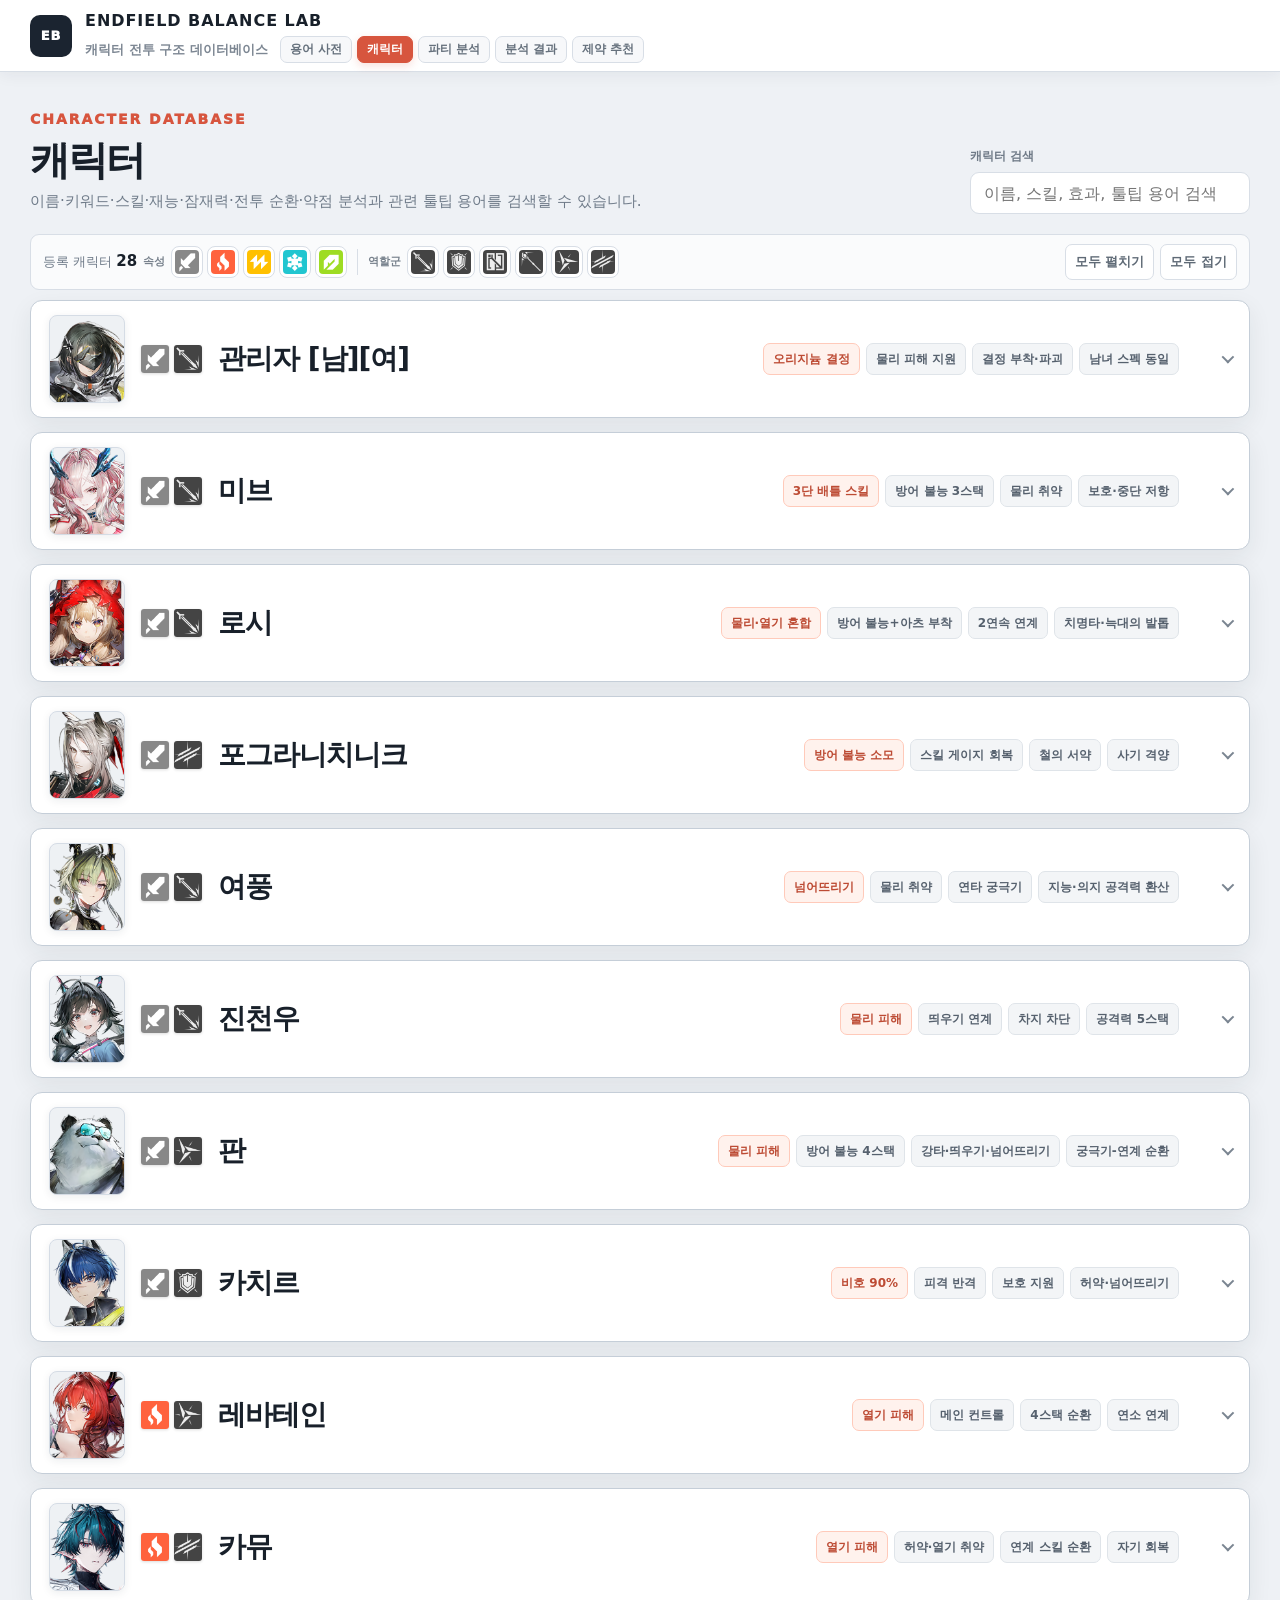
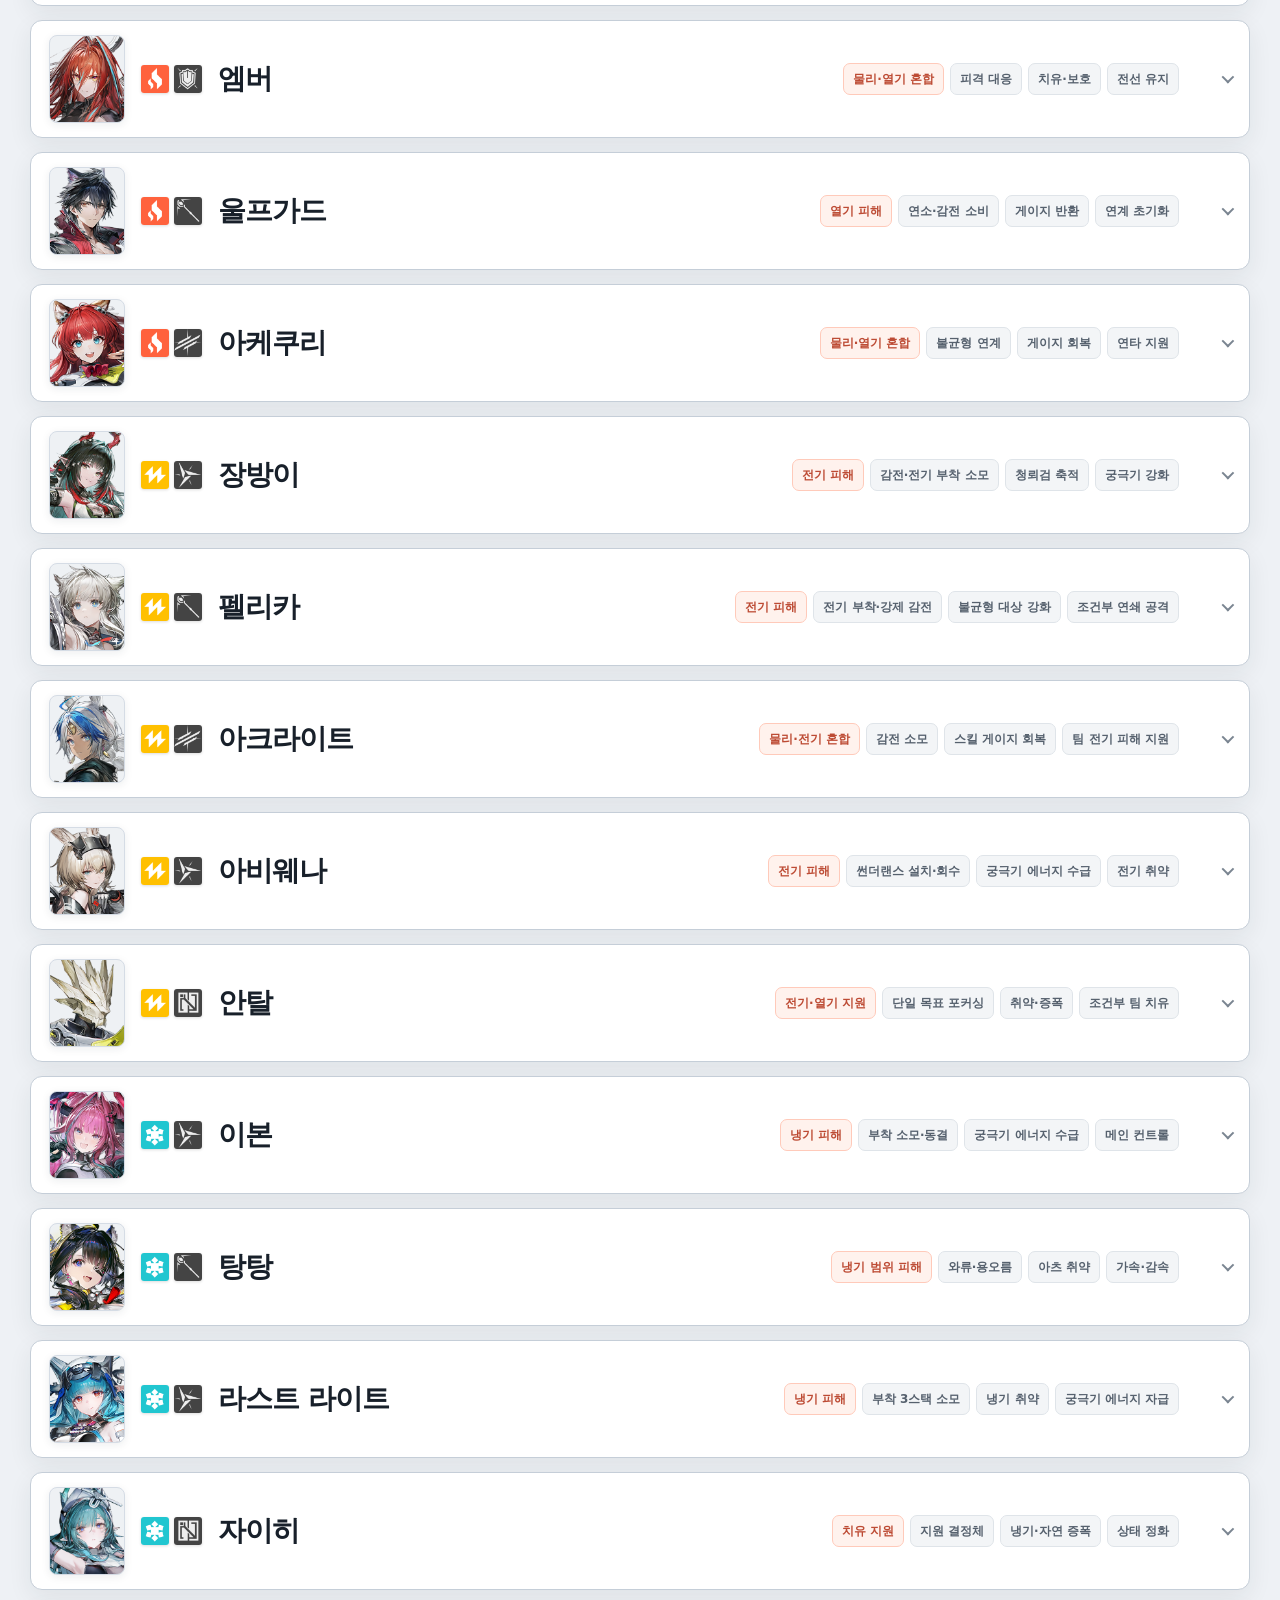
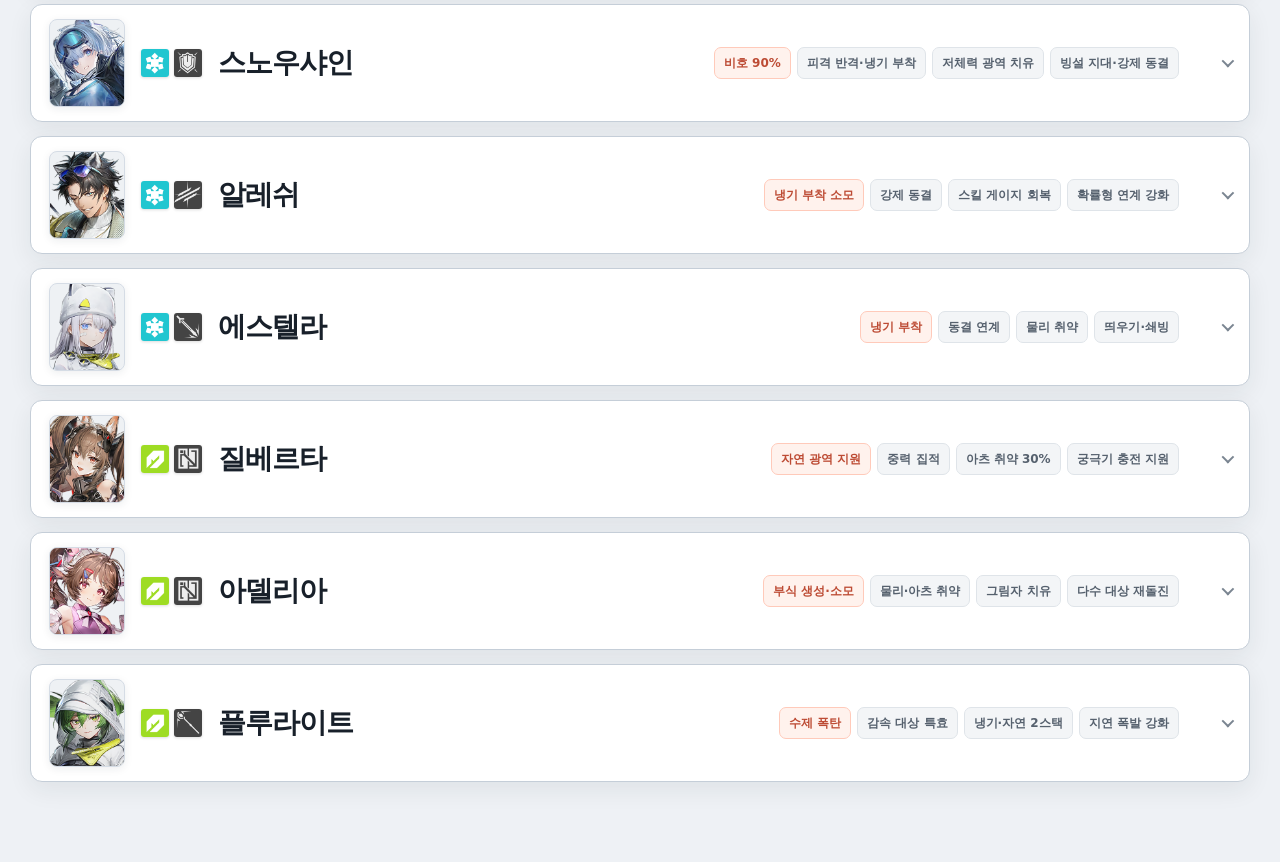
==== index.html @ c6f11bbb "Add files via upload" ====
<!doctype html>
<html lang="ko">
<head>
  <meta charset="utf-8">
  <meta name="viewport" content="width=device-width, initial-scale=1">
  <meta name="description" content="캐릭터별 전투 스킬, 재능, 잠재력과 약점 분석을 정리한 Endfield Balance Lab 캐릭터 목록">
  <title>캐릭터 | Endfield Balance Lab</title>
  <link rel="stylesheet" href="styles.css?v=59">
</head>
<body>
  <script src="skport-assets.js?v=59"></script>
  <script src="terms.js?v=59"></script>
  <script src="data.js?v=59"></script>
  <script src="app.js?v=59"></script>
</body>
</html>
---- styles.css ----
:root {
  --page: #eef1f5;
  --surface: #ffffff;
  --surface-soft: #f7f8fa;
  --surface-muted: #f1f3f6;
  --ink: #18202a;
  --text: #343d48;
  --muted: #6f7b89;
  --line: #d8dee6;
  --line-strong: #c5ced8;
  --navy: #1b2430;
  --navy-soft: #e9edf2;
  --accent: #d7553e;
  --accent-soft: #fff2ed;
  --cyan: #187d9b;
  --green: #3e8552;
  --blue: #526bb2;
  --shadow: 0 8px 24px rgba(28, 38, 49, .07);
  --font: "Pretendard Variable", "Pretendard", "SUIT Variable", "Apple SD Gothic Neo", "Noto Sans KR", system-ui, sans-serif;
}

* { box-sizing: border-box; }
html { scroll-behavior: smooth; background: var(--page); }
body {
  margin: 0;
  min-width: 320px;
  background: var(--page);
  color: var(--ink);
  font-family: var(--font);
  font-size: 16px;
  line-height: 1.68;
  word-break: keep-all;
}
button, input { font: inherit; }
button { color: inherit; }
a { color: inherit; text-decoration: none; }

.app-topbar {
  position: sticky;
  top: 0;
  z-index: 100;
  display: flex;
  align-items: center;
  justify-content: space-between;
  height: 72px;
  padding: 0 30px;
  border-bottom: 1px solid var(--line);
  background: rgba(255, 255, 255, .96);
  backdrop-filter: blur(14px);
  box-shadow: 0 3px 15px rgba(28, 38, 49, .06);
}
.brand { display: flex; align-items: center; gap: 13px; }
.brand-mark {
  display: grid;
  place-items: center;
  width: 42px;
  height: 42px;
  border-radius: 10px;
  background: var(--navy);
  color: #fff;
  font-size: 13px;
  font-weight: 950;
  letter-spacing: .06em;
}
.brand strong { display: block; font-size: 16px; letter-spacing: .06em; }
.brand small { display: block; margin-top: 1px; color: #7d8793; font-size: 13px; font-weight: 650; }
.page-label {
  padding: 8px 13px;
  border: 1px solid var(--line);
  border-radius: 8px;
  background: var(--surface-soft);
  color: #596572;
  font-size: 14px;
  font-weight: 850;
}

.page-shell { max-width: 1320px; margin: 0 auto; padding: 34px 30px 80px; }
.page-heading {
  display: flex;
  align-items: end;
  justify-content: space-between;
  gap: 30px;
  margin-bottom: 20px;
}
.page-heading > div > span { color: var(--accent); font-size: 14px; font-weight: 950; letter-spacing: .14em; }
.page-heading h1 { margin: 4px 0 6px; font-size: 40px; line-height: 1.15; letter-spacing: -.045em; }
.page-heading p { max-width: 780px; margin: 0; color: var(--muted); font-size: 15px; }
.search-field { display: grid; gap: 6px; min-width: 280px; }
.search-field span { color: #6f7a87; font-size: 12px; font-weight: 850; }
.search-field input {
  width: 100%;
  height: 42px;
  padding: 0 13px;
  border: 1px solid var(--line);
  border-radius: 9px;
  background: #fff;
  color: var(--ink);
  outline: none;
}
.search-field input:focus { border-color: #9aa7b5; box-shadow: 0 0 0 3px rgba(82, 107, 178, .1); }

.list-toolbar {
  display: flex;
  align-items: center;
  justify-content: space-between;
  gap: 14px;
  margin-bottom: 10px;
  padding: 9px 12px;
  border: 1px solid var(--line);
  border-radius: 9px;
  background: rgba(255, 255, 255, .72);
  color: var(--muted);
  font-size: 13px;
}
.list-toolbar b { color: var(--ink); font-size: 15px; }
.list-toolbar > div { display: flex; gap: 6px; }
.list-toolbar button,
.section-nav button {
  border: 1px solid var(--line);
  border-radius: 7px;
  background: #fff;
  cursor: pointer;
  font-size: 13px;
  font-weight: 800;
}
.list-toolbar button { padding: 6px 9px; color: #5f6a76; }
.list-toolbar button:hover,
.section-nav button:hover { border-color: var(--navy); color: var(--navy); }


.toolbar-primary {
  display: flex;
  align-items: center;
  flex: 1 1 auto;
  flex-wrap: wrap;
  gap: 9px 18px;
  min-width: 0;
}
.character-total {
  flex: 0 0 auto;
  white-space: nowrap;
}
.character-filters {
  display: flex;
  align-items: center;
  flex: 1 1 620px;
  flex-wrap: wrap;
  gap: 7px 10px;
  min-width: 0;
}
.filter-group {
  display: inline-flex;
  align-items: center;
  gap: 6px;
}
.filter-group-label {
  color: #77818c;
  font-size: 11px;
  font-weight: 900;
  white-space: nowrap;
}
.filter-buttons {
  display: flex;
  align-items: center;
  flex-wrap: wrap;
  gap: 4px;
}
.list-toolbar .filter-icon-button {
  position: relative;
  display: grid;
  place-items: center;
  width: 32px;
  height: 32px;
  padding: 3px;
  border-radius: 8px;
  color: var(--ink);
}
.filter-icon-button img {
  display: block;
  width: 24px;
  height: 24px;
  border-radius: 4px;
  object-fit: contain;
}
.filter-icon-button.active {
  border-color: #d6a900;
  background: #fff3a2;
  box-shadow: 0 0 0 2px rgba(255, 211, 34, .22);
}
.filter-icon-button::after {
  content: attr(data-tooltip);
  position: absolute;
  z-index: 30;
  left: 50%;
  bottom: calc(100% + 8px);
  width: max-content;
  max-width: 180px;
  padding: 6px 8px;
  border-radius: 6px;
  background: #20262d;
  color: #fff;
  font-size: 12px;
  font-weight: 800;
  line-height: 1.35;
  pointer-events: none;
  opacity: 0;
  visibility: hidden;
  transform: translate(-50%, 4px);
  transition: opacity .12s ease, transform .12s ease, visibility .12s ease;
}
.filter-icon-button:hover::after,
.filter-icon-button:focus-visible::after {
  opacity: 1;
  visibility: visible;
  transform: translate(-50%, 0);
}
.filter-divider {
  width: 1px;
  height: 26px;
  background: var(--line);
}
.list-toolbar .reset-filters {
  padding: 6px 9px;
  border-color: #e5cd6c;
  background: #fff9d8;
  color: #665500;
}
.toolbar-actions {
  display: flex;
  flex: 0 0 auto;
  gap: 6px;
}

.character-list { display: grid; gap: 14px; }
.character-card {
  border: 1px solid var(--line-strong);
  border-radius: 12px;
  background: var(--surface);
  box-shadow: var(--shadow);
  overflow: clip;
}
.character-card[hidden] { display: none; }
.character-summary {
  min-height: 112px;
  display: grid;
  grid-template-columns: minmax(310px, 1fr) auto 30px;
  align-items: center;
  gap: 22px;
  padding: 14px 18px;
  cursor: pointer;
  list-style: none;
  user-select: none;
}
.character-summary::-webkit-details-marker { display: none; }
.character-summary:hover { background: #fbfcfd; }
.character-card[open] .character-summary { border-bottom: 1px solid var(--line); }
.character-identity { display: flex; align-items: center; gap: 16px; min-width: 0; }
.character-name-group { display: inline-flex; align-items: center; gap: 7px; min-width: 0; }

.character-portrait {
  position: relative;
  flex: 0 0 auto;
  width: 76px;
  height: 88px;
  overflow: hidden;
  border: 1px solid #d5dce5;
  border-radius: 8px;
  background: #eef1f4;
  box-shadow: 0 2px 8px rgba(28, 38, 49, .08);
}
.character-portrait-image {
  display: block;
  width: 100%;
  height: 100%;
  object-fit: cover;
  object-position: center top;
}
.character-identity-icons {
  display: flex;
  align-items: center;
  flex: 0 0 auto;
  gap: 5px;
}
.character-identity-icon {
  display: block;
  width: 28px;
  height: 28px;
  object-fit: contain;
  border-radius: 3px;
  box-shadow: 0 1px 3px rgba(0, 0, 0, .14);
  background: transparent;
}
.character-portrait--fallback {
  display: grid;
  place-items: center;
  color: #64707d;
  font-size: 26px;
  font-weight: 950;
}

.character-identity h2 { margin: 0; font-size: 28px; line-height: 1.2; letter-spacing: -.035em; }
.character-tags { display: flex; flex-wrap: wrap; justify-content: flex-end; gap: 6px; }
.character-tag {
  padding: 5px 9px;
  border: 1px solid #dfe4e9;
  border-radius: 7px;
  background: #f3f5f7;
  color: #56616e;
  font-size: 12px;
  font-weight: 850;
  white-space: nowrap;
}
.character-tag.hot { border-color: #ffcaba; background: var(--accent-soft); color: #bd4b34; }
.summary-action {
  display: flex;
  align-items: center;
  justify-content: flex-end;
  gap: 9px;
  color: #7a8591;
  font-size: 12px;
  font-weight: 800;
}
.summary-action i {
  width: 9px;
  height: 9px;
  border-right: 2px solid #7a8591;
  border-bottom: 2px solid #7a8591;
  transform: rotate(45deg) translateY(-2px);
  transition: transform .2s ease;
}
.character-card[open] .summary-action i { transform: rotate(225deg) translate(-1px, -1px); }

.character-content { padding: 18px; background: #f8f9fb; }
.section-nav {
  position: sticky;
  top: 82px;
  z-index: 30;
  display: flex;
  gap: 6px;
  margin-bottom: 18px;
  padding: 7px;
  border: 1px solid var(--line);
  border-radius: 9px;
  background: rgba(255, 255, 255, .95);
  box-shadow: 0 4px 14px rgba(28, 38, 49, .05);
  overflow-x: auto;
}
.section-nav button { padding: 8px 12px; color: #5e6976; white-space: nowrap; }
.character-section { scroll-margin-top: 145px; }
.character-section + .character-section { margin-top: 28px; }
.section-heading {
  display: flex;
  align-items: center;
  gap: 12px;
  margin-bottom: 10px;
  padding: 0 2px 9px;
  border-bottom: 2px solid var(--navy);
}
.section-heading > span { color: var(--accent); font-size: 12px; font-weight: 950; letter-spacing: .1em; }
.section-heading h3 { margin: 0; font-size: 24px; line-height: 1.2; letter-spacing: -.025em; }
.section-heading p { margin: 2px 0 0; color: var(--muted); font-size: 14px; }

.reading-list { display: grid; gap: 8px; }
.reading-row {
  display: grid;
  grid-template-columns: 210px minmax(0, 1fr);
  border: 1px solid var(--line);
  border-radius: 9px;
  background: #fff;
  overflow: hidden;
}
.row-heading { padding: 16px; border-right: 1px solid var(--line); background: #f5f7f9; }
.row-type { display: block; color: var(--accent); font-size: 12px; font-weight: 950; letter-spacing: .1em; }
.row-heading h4 { margin: 5px 0 7px; font-size: 22px; line-height: 1.35; letter-spacing: -.025em; }
.row-badges {
  display: flex;
  flex-direction: column;
  align-items: flex-start;
  gap: 5px;
}
.row-badge {
  display: inline-flex;
  padding: 3px 6px;
  border: 1px solid #d9dfe6;
  border-radius: 5px;
  background: #fff;
  color: #68737f;
  font-size: 11px;
  font-weight: 750;
}
.row-badge--resource {
  border-color: #e5c72d;
  background: linear-gradient(transparent 8%, rgba(255, 223, 63, .76) 8%, rgba(255, 223, 63, .76) 92%, transparent 92%);
  color: #50440b;
  font-weight: 900;
}
.row-body { min-width: 0; padding: 16px 19px; }
.row-body p { margin: 0 0 8px; color: var(--text); font-size: 17px; line-height: 1.82; }
.row-body p:last-of-type { margin-bottom: 0; }
.row-points { display: flex; flex-wrap: wrap; gap: 5px; margin-top: 12px; padding-top: 11px; border-top: 1px dashed #dce2e8; }
.row-points span { padding: 4px 7px; border-radius: 5px; background: #f2f4f7; color: #63707c; font-size: 11px; font-weight: 800; }
.row-points .row-point--resource {
  outline: 1px solid #e5c72d;
  background: rgba(255, 223, 63, .58);
  color: #55480b;
  font-weight: 950;
}

.potential-list { display: grid; gap: 7px; }
.potential-row {
  display: grid;
  grid-template-columns: 60px 190px minmax(0, 1fr);
  min-height: 64px;
  border: 1px solid var(--line);
  border-radius: 9px;
  background: #fff;
  overflow: hidden;
}
.potential-index { display: grid; place-items: center; background: var(--navy); color: #fff; font-size: 14px; font-weight: 950; }
.potential-name { display: flex; align-items: center; padding: 13px 15px; border-right: 1px solid var(--line); background: #f5f7f9; font-size: 15px; font-weight: 900; }
.potential-detail { padding: 13px 17px; color: var(--text); font-size: 15px; line-height: 1.75; }
.potential-detail small { display: block; margin-top: 5px; color: #87919c; font-size: 11px; font-weight: 750; }

.loop-panel { margin-bottom: 10px; padding: 15px; border: 1px solid var(--line); border-radius: 9px; background: #fff; }
.loop-title { margin-bottom: 10px; color: var(--accent); font-size: 12px; font-weight: 950; letter-spacing: .1em; }
.loop-list { display: grid; grid-template-columns: repeat(5, minmax(0, 1fr)); gap: 7px; margin: 0; padding: 0; list-style: none; counter-reset: step; }
.loop-list li { counter-increment: step; position: relative; min-height: 112px; padding: 13px; border: 1px solid #e0e5ea; border-radius: 7px; background: #f7f8fa; }
.loop-list li::before { content: counter(step, decimal-leading-zero); display: block; margin-bottom: 7px; color: #9a6f68; font-size: 11px; font-weight: 950; }
.loop-list strong { display: block; font-size: 14px; }
.loop-list p { margin: 5px 0 0; color: #68737f; font-size: 12px; line-height: 1.6; }

.weakness-list { display: grid; gap: 8px; }
.weakness-row { display: grid; grid-template-columns: 190px minmax(0, 1fr); border: 1px solid var(--line); border-radius: 9px; background: #fff; overflow: hidden; }
.weakness-row > header { padding: 15px; border-right: 1px solid var(--line); background: #f5f7f9; }
.weakness-row > header small { color: var(--accent); font-size: 11px; font-weight: 950; letter-spacing: .08em; }
.weakness-row > header h4 { margin: 5px 0 0; font-size: 17px; line-height: 1.4; }
.weakness-detail { display: grid; grid-template-columns: 1.35fr .7fr 1.35fr; }
.weakness-detail > div { padding: 14px 16px; }
.weakness-detail > div + div { border-left: 1px solid var(--line); }
.weakness-detail strong { display: block; margin-bottom: 5px; color: #7a8590; font-size: 11px; }
.weakness-detail p { margin: 0; color: var(--text); font-size: 14px; line-height: 1.72; }
.weakness-detail .affected { color: var(--accent); font-weight: 850; }

.term-link {
  appearance: none;
  display: inline;
  padding: 0 1px;
  border: 0;
  border-bottom: 1px dashed currentColor;
  background: transparent;
  color: var(--accent);
  font-weight: 900;
  cursor: help;
}
.term-link[data-color="cyan"] { color: var(--cyan); }
.term-link[data-color="green"] { color: var(--green); }
.term-link[data-color="blue"] { color: var(--blue); }
.term-link:focus-visible { outline: 3px solid rgba(24, 125, 155, .18); outline-offset: 2px; border-radius: 2px; }

.tooltip {
  position: fixed;
  z-index: 300;
  width: min(360px, calc(100vw - 24px));
  padding: 14px 15px;
  border: 1px solid #2b333d;
  border-radius: 9px;
  background: rgba(24, 30, 38, .98);
  color: #fff;
  box-shadow: 0 18px 45px rgba(0, 0, 0, .25);
  opacity: 0;
  visibility: hidden;
  pointer-events: none;
  transform: translateY(4px);
  transition: opacity .13s ease, transform .13s ease, visibility .13s ease;
}
.tooltip.visible { opacity: 1; visibility: visible; pointer-events: auto; transform: translateY(0); }
.tooltip-category { color: #ffd95b; font-size: 12px; font-weight: 900; }
.tooltip h3 { margin: 3px 0 6px; font-size: 18px; }
.tooltip p { margin: 0; color: #e5e9ed; font-size: 14px; line-height: 1.7; }

.empty-state { padding: 50px 20px; border: 1px dashed var(--line-strong); border-radius: 10px; background: rgba(255, 255, 255, .62); color: var(--muted); text-align: center; font-size: 15px; }

@media (max-width: 1040px) {
  .page-heading { align-items: stretch; flex-direction: column; gap: 16px; }
  .search-field { min-width: 0; max-width: 420px; }
  .character-summary { grid-template-columns: minmax(190px, 1fr) minmax(0, 1fr) 30px; gap: 14px; }
  .loop-list { grid-template-columns: repeat(2, minmax(0, 1fr)); }
  .weakness-detail { grid-template-columns: 1fr; }
  .weakness-detail > div + div { border-left: 0; border-top: 1px solid var(--line); }
}

@media (max-width: 760px) {
  .app-topbar { height: 62px; padding: 0 16px; }
  .brand small { display: none; }
  .brand-mark { width: 36px; height: 36px; }
  .page-shell { padding: 24px 12px 60px; }
  .page-heading h1 { font-size: 34px; }
  .page-heading p { font-size: 14px; }
  .list-toolbar { align-items: flex-start; }
  .character-summary { grid-template-columns: 1fr auto; gap: 12px; padding: 13px; }
  .character-identity h2 { font-size: 24px; }
  .character-tags { grid-column: 1 / -1; justify-content: flex-start; padding-left: 0; }
  .summary-action { grid-column: 2; grid-row: 1; }
    .character-content { padding: 12px; }
  .section-nav { top: 70px; }
  .reading-row { grid-template-columns: 1fr; }
  .row-heading { border-right: 0; border-bottom: 1px solid var(--line); }
  .potential-row { grid-template-columns: 50px minmax(0, 1fr); }
  .potential-name { border-right: 0; }
  .potential-detail { grid-column: 1 / -1; border-top: 1px solid var(--line); }
  .weakness-row { grid-template-columns: 1fr; }
  .weakness-row > header { border-right: 0; border-bottom: 1px solid var(--line); }
  .loop-list { grid-template-columns: 1fr; }
}

@media (max-width: 760px) {
  .toolbar-primary {
    width: 100%;
    align-items: flex-start;
  }
  .character-filters {
    flex-basis: 100%;
  }
  .filter-divider {
    display: none;
  }
}

@media (max-width: 460px) {
  .brand strong { font-size: 14px; }
  .page-label { display: none; }
  .list-toolbar { flex-direction: column; }
  .character-tags { padding-left: 0; }
  .character-tag { font-size: 11px; }
  .section-heading p { display: none; }
}

/* Section title marker highlight */
.section-heading h3 {
  position: relative;
  z-index: 0;
  display: inline-block;
  width: fit-content;
  padding: 0 5px 1px;
  isolation: isolate;
}
.section-heading h3::before {
  content: "";
  position: absolute;
  z-index: -1;
  left: -2px;
  right: -3px;
  bottom: 1px;
  height: 46%;
  border-radius: 3px 7px 4px 2px;
  background: rgba(255, 220, 72, .58);
  transform: rotate(-0.7deg) skewX(-5deg);
  transform-origin: left center;
}


@media (max-width: 760px) {
  .character-summary {
    grid-template-columns: minmax(0, 1fr) 26px;
    gap: 12px;
    min-height: 96px;
  }
  .character-portrait {
    width: 62px;
    height: 72px;
  }
  .character-identity-icon {
    width: 24px;
    height: 24px;
  }
  .character-tags {
    grid-column: 1 / -1;
    justify-content: flex-start;
    padding-left: 78px;
  }
  .summary-action {
    grid-column: 2;
    grid-row: 1;
  }
}

/* v33 shared top navigation */
.brand { min-width: 0; }
.brand-copy { min-width: 0; }
.brand-title { display: block; width: fit-content; }
.brand-lower { display: flex; align-items: center; gap: 12px; margin-top: 1px; }
.brand-lower small { margin: 0; white-space: nowrap; }
.site-nav { display: flex; align-items: center; gap: 5px; }
.site-nav a {
  padding: 4px 9px;
  border: 1px solid var(--line);
  border-radius: 7px;
  background: var(--surface-soft);
  color: #66717d;
  font-size: 12px;
  font-weight: 850;
  line-height: 1.35;
}
.site-nav a:hover { border-color: #9ea9b5; color: var(--navy); }
.site-nav a.active {
  border-color: var(--navy);
  background: var(--navy);
  color: #fff;
}

/* Game-term colors based on the in-game reference palette */
.term-link[data-color="navy"],
.glossary-card-heading h2[data-color="navy"] { color: #283545; }
.term-link[data-color="red"],
.glossary-card-heading h2[data-color="red"] { color: #d94b3d; }
.term-link[data-color="orange"],
.glossary-card-heading h2[data-color="orange"] { color: #d85a32; }
.term-link[data-color="heat"],
.glossary-card-heading h2[data-color="heat"] { color: #f15a24; }
.term-link[data-color="electric"],
.glossary-card-heading h2[data-color="electric"] { color: #d99d00; }
.term-link[data-color="frost"],
.glossary-card-heading h2[data-color="frost"] { color: #0799a7; }
.term-link[data-color="nature"],
.glossary-card-heading h2[data-color="nature"] { color: #6ca51c; }
.term-link[data-color="cyan"],
.glossary-card-heading h2[data-color="cyan"] { color: #1597bd; }
.term-link[data-color="blue"],
.glossary-card-heading h2[data-color="blue"] { color: #5275a4; }
.term-link[data-color="brown"],
.glossary-card-heading h2[data-color="brown"] { color: #9a7658; }
.term-link[data-color="purple"],
.glossary-card-heading h2[data-color="purple"] { color: #9a52d0; }
.term-link[data-color="gray"],
.glossary-card-heading h2[data-color="gray"] { color: #6f7780; }
.term-link {
  border-bottom-style: solid;
  border-bottom-width: 1px;
  text-underline-offset: 2px;
}

/* Glossary page */
.glossary-page { max-width: 1460px; }
.glossary-toolbar { justify-content: flex-start; gap: 18px; }
.glossary-help { color: #7a8490; font-size: 12px; }
.glossary-list { display: grid; gap: 20px; }
.glossary-group {
  padding: 0;
  border: 1px solid var(--line);
  border-radius: 12px;
  background: rgba(255, 255, 255, .64);
  box-shadow: var(--shadow);
  overflow: hidden;
}
.glossary-group-heading {
  display: flex;
  align-items: center;
  justify-content: space-between;
  padding: 12px 16px;
  border-bottom: 1px solid var(--line);
  background: #f2f4f7;
}
.glossary-group-heading span { font-size: 16px; font-weight: 950; }
.glossary-group-heading b {
  display: grid;
  place-items: center;
  min-width: 28px;
  height: 24px;
  padding: 0 7px;
  border-radius: 999px;
  background: var(--navy);
  color: #fff;
  font-size: 12px;
}
.glossary-grid { display: grid; grid-template-columns: minmax(0, 1fr); }
.glossary-card {
  display: grid;
  grid-template-columns: 260px minmax(0, 1fr);
  min-width: 0;
  border-bottom: 1px solid var(--line);
  background: #fff;
}
.glossary-card:nth-child(odd) { border-right: 0; }
.glossary-card-heading {
  display: flex;
  align-items: flex-start;
  gap: 12px;
  padding: 17px 16px;
  border-right: 1px solid var(--line);
  background: #f7f8fa;
}
.glossary-number {
  display: grid;
  place-items: center;
  flex: 0 0 34px;
  width: 34px;
  height: 34px;
  border-radius: 8px;
  background: var(--navy);
  color: #fff;
  font-size: 11px;
  font-weight: 950;
}
.glossary-card-heading small {
  display: block;
  margin-bottom: 4px;
  color: #8a939e;
  font-size: 10px;
  font-weight: 900;
  letter-spacing: .06em;
}
.glossary-card-heading h2 {
  margin: 0;
  font-size: 18px;
  line-height: 1.4;
  letter-spacing: -.025em;
}
.glossary-card-body { min-width: 0; padding: 14px 16px 16px; }
.glossary-definition + .glossary-definition {
  margin-top: 13px;
  padding-top: 12px;
  border-top: 1px dashed var(--line);
}
.glossary-definition h3 {
  margin: 0 0 6px;
  color: #7b8590;
  font-size: 11px;
  font-weight: 950;
}
.glossary-definition p {
  margin: 0;
  color: var(--text);
  font-size: 14px;
  line-height: 1.78;
}
.glossary-definition p + p { margin-top: 6px; }
.glossary-note,
.glossary-formula {
  padding: 7px 9px;
  border-radius: 7px;
  background: #f1f4f7;
  color: #5e6975 !important;
  font-size: 13px !important;
}
.glossary-formula { border-left: 3px solid #9eaab7; }
.glossary-step { display: flex; gap: 8px; align-items: flex-start; }
.glossary-step > span {
  display: grid;
  place-items: center;
  flex: 0 0 20px;
  width: 20px;
  height: 20px;
  margin-top: 2px;
  border-radius: 50%;
  background: #e5e9ee;
  color: #596572;
  font-size: 11px;
  font-weight: 950;
}
.verification-note {
  margin-top: 12px;
  padding: 10px 12px;
  border: 1px solid #efd49b;
  border-radius: 8px;
  background: #fff8e7;
}
.verification-note strong { color: #9a6500; font-size: 12px; }
.verification-note p { margin: 3px 0 0; color: #725d36; font-size: 12px; line-height: 1.6; }

@media (max-width: 760px) {
  .brand-lower { gap: 7px; }
  .brand-lower small { display: none; }
  .site-nav a { padding: 5px 8px; font-size: 11px; }
  .glossary-toolbar { align-items: flex-start; flex-direction: column; gap: 3px; }
  .glossary-card { grid-template-columns: 1fr; }
  .glossary-card-heading { border-right: 0; border-bottom: 1px solid var(--line); }
}

@media (max-width: 460px) {
  .brand { gap: 9px; }
  .brand-copy { flex: 1 1 auto; }
  .brand-title strong { font-size: 13px; }
  .site-nav { gap: 3px; }
  .site-nav a { padding: 4px 6px; }
}

/* v36 party mechanism analyzer */
.party-page { max-width: 1460px; }
.party-page-heading { margin-bottom: 18px; }
.party-builder {
  padding: 18px;
  border: 1px solid var(--line-strong);
  border-radius: 14px;
  background: #fff;
  box-shadow: var(--shadow);
}
.party-builder-heading {
  display: flex;
  align-items: flex-end;
  justify-content: space-between;
  gap: 20px;
  margin-bottom: 14px;
}
.party-builder-heading small,
.analysis-result-heading small {
  display: block;
  color: var(--accent);
  font-size: 11px;
  font-weight: 950;
  letter-spacing: .13em;
}
.party-builder-heading h2,
.analysis-result-heading h2 { margin: 2px 0 0; font-size: 24px; line-height: 1.25; }
.party-count {
  display: grid;
  place-items: center;
  min-width: 68px;
  height: 34px;
  padding: 0 12px;
  border-radius: 999px;
  background: var(--navy);
  color: #fff;
  font-size: 14px;
  font-weight: 950;
}
.party-slots {
  display: grid;
  grid-template-columns: repeat(4, minmax(0, 1fr));
  gap: 12px;
}
.party-slot {
  position: relative;
  display: grid;
  place-items: center;
  min-width: 0;
  height: 176px;
  padding: 0;
  overflow: hidden;
  border: 2px solid #ccd4dd;
  border-radius: 12px;
  background: #f5f7f9;
  cursor: pointer;
  transition: border-color .14s ease, transform .14s ease, box-shadow .14s ease, background .14s ease;
}
.party-slot:hover { border-color: #8f9baa; transform: translateY(-1px); }
.party-slot.empty:hover { background: #eef2f6; }
.party-slot-number {
  position: absolute;
  top: 9px;
  left: 10px;
  z-index: 3;
  display: grid;
  place-items: center;
  width: 26px;
  height: 26px;
  border-radius: 7px;
  background: #27313d;
  color: #fff;
  font-size: 11px;
  font-weight: 950;
}
.party-slot-empty-content {
  display: inline-flex;
  flex-direction: column;
  align-items: center;
  justify-content: center;
  gap: 6px;
  line-height: 1;
}
.party-slot-empty-mark {
  display: block;
  color: #a4afb9;
  font-size: 42px;
  font-weight: 300;
  line-height: .9;
}
.party-slot-empty-text {
  display: block;
  margin: 0;
  color: #7e8995;
  font-size: 13px;
  font-weight: 850;
  line-height: 1.25;
}
.party-slot.filled { border-color: #313c48; background: #1e2630; }
.party-slot-portrait { width: 100%; height: 100%; border-radius: 0; }
.party-slot-portrait img { object-position: center 14%; }
.party-slot-name {
  position: absolute;
  z-index: 3;
  left: 0;
  right: 0;
  bottom: 0;
  padding: 24px 10px 9px;
  background: linear-gradient(transparent, rgba(17, 23, 30, .93));
  color: #fff;
  font-size: 15px;
  font-weight: 950;
  text-align: center;
}
.party-slot-overlay {
  position: absolute;
  z-index: 4;
  inset: 0;
  display: grid;
  place-items: center;
  background: rgba(18, 24, 31, .72);
  color: #fff;
  font-size: 13px;
  font-weight: 900;
  opacity: 0;
  transition: opacity .13s ease;
}
.party-slot.filled:hover .party-slot-overlay,
.party-slot.filled:focus-visible .party-slot-overlay { opacity: 1; }
.party-slots.attention .party-slot {
  animation: party-slot-attention .42s ease 2;
  border-color: #dc684c;
  box-shadow: 0 0 0 4px rgba(215, 85, 62, .14);
}
@keyframes party-slot-attention {
  0%, 100% { transform: translateX(0); }
  25% { transform: translateX(-4px); }
  75% { transform: translateX(4px); }
}
.party-guidance {
  min-height: 26px;
  margin: 12px 2px 8px;
  color: #687482;
  font-size: 13px;
  font-weight: 750;
  text-align: center;
}
.party-actions {
  display: flex;
  align-items: center;
  justify-content: center;
  gap: 10px;
  min-height: 48px;
}
.party-analyze-button {
  min-width: 280px;
  height: 46px;
  padding: 0 26px;
  border: 1px solid #18212b;
  border-radius: 9px;
  background: var(--navy);
  color: #fff;
  cursor: pointer;
  font-size: 15px;
  font-weight: 950;
  box-shadow: 0 5px 14px rgba(27, 36, 48, .15);
}
.party-analyze-button:hover:not(:disabled) { background: #303d4b; }
.party-analyze-button:disabled {
  border-color: #d6dce3;
  background: #e8ebef;
  color: #98a2ad;
  cursor: not-allowed;
  box-shadow: none;
}
.party-picker-shell { margin-top: 14px; }
.party-picker-bar {
  display: flex;
  align-items: center;
  justify-content: space-between;
  width: 100%;
  min-height: 62px;
  padding: 10px 14px;
  border: 1px solid var(--line-strong);
  border-radius: 11px 11px 0 0;
  background: #fff;
  cursor: pointer;
  text-align: left;
}
.party-picker-bar.collapsed { border-radius: 11px; box-shadow: var(--shadow); }
.party-picker-bar > span:first-child { display: grid; gap: 1px; }
.party-picker-bar strong { font-size: 16px; }
.party-picker-bar small { color: #7c8792; font-size: 12px; }
.party-picker-bar > span:last-child { display: flex; align-items: center; gap: 5px; color: #65717d; font-size: 12px; font-weight: 800; }
.party-picker-bar b { color: var(--ink); font-size: 14px; }
.party-picker-bar i {
  min-width: 70px;
  margin-left: 7px;
  padding: 6px 8px;
  border: 1px solid var(--line);
  border-radius: 7px;
  background: var(--surface-soft);
  color: #4f5b67;
  font-style: normal;
  text-align: center;
}
.party-picker-panel {
  border: 1px solid var(--line-strong);
  border-top: 0;
  border-radius: 0 0 12px 12px;
  background: rgba(255, 255, 255, .78);
  box-shadow: var(--shadow);
  overflow: hidden;
}
.party-picker-panel[hidden] { display: none; }
.party-picker-tools {
  display: flex;
  align-items: flex-end;
  gap: 18px;
  padding: 13px 14px;
  border-bottom: 1px solid var(--line);
  background: #f6f8fa;
}
.party-search-field { flex: 0 0 300px; min-width: 0; }
.party-picker-filters { display: flex; align-items: center; flex-wrap: wrap; gap: 7px 10px; min-width: 0; }
.party-picker-filters .reset-filters {
  padding: 6px 9px;
  border: 1px solid #e5cd6c;
  border-radius: 7px;
  background: #fff9d8;
  color: #665500;
  cursor: pointer;
  font-size: 12px;
  font-weight: 850;
}
.party-character-grid {
  display: grid;
  grid-template-columns: repeat(auto-fill, minmax(116px, 1fr));
  gap: 10px;
  padding: 14px;
}
.party-character-card {
  position: relative;
  display: grid;
  grid-template-columns: 1fr;
  justify-items: center;
  min-width: 0;
  padding: 8px 7px 9px;
  border: 1px solid #d2d9e1;
  border-radius: 10px;
  background: #fff;
  cursor: pointer;
  transition: transform .12s ease, border-color .12s ease, box-shadow .12s ease, background .12s ease;
}
.party-character-card[hidden] { display: none; }
.party-character-card:hover { transform: translateY(-2px); border-color: #8f9baa; box-shadow: 0 7px 18px rgba(29, 39, 51, .11); }
.party-character-card.selected {
  border-color: #d9a900;
  background: #fff8d5;
  box-shadow: 0 0 0 3px rgba(255, 211, 34, .2);
}
.party-portrait {
  position: relative;
  display: block;
  flex: 0 0 auto;
  overflow: hidden;
  border: 1px solid #d2dae3;
  border-radius: 9px;
  background: #edf1f4;
}
.party-portrait img { display: block; width: 100%; height: 100%; object-fit: cover; object-position: center top; }
.party-portrait--fallback { display: grid; place-items: center; color: #66717d; font-size: 22px; font-weight: 950; }
.party-picker-portrait { width: 88px; height: 102px; }
.party-picker-name { margin-top: 7px; font-size: 13px; font-weight: 950; line-height: 1.35; text-align: center; }
.party-picker-check {
  position: absolute;
  z-index: 3;
  top: 5px;
  right: 5px;
  display: grid;
  place-items: center;
  width: 24px;
  height: 24px;
  border-radius: 50%;
  background: #d8a800;
  color: #fff;
  font-size: 13px;
  font-weight: 950;
  opacity: 0;
  transform: scale(.75);
  transition: opacity .12s ease, transform .12s ease;
}
.party-character-card.selected .party-picker-check { opacity: 1; transform: scale(1); }
.party-identity-icons { display: flex; align-items: center; gap: 3px; margin-top: 5px; }
.party-identity-icons img { width: 20px; height: 20px; object-fit: contain; }
.party-toast {
  position: fixed;
  z-index: 500;
  left: 50%;
  bottom: 28px;
  width: min(520px, calc(100vw - 28px));
  padding: 12px 16px;
  border: 1px solid #2a333d;
  border-radius: 9px;
  background: rgba(25, 31, 39, .96);
  color: #fff;
  box-shadow: 0 16px 40px rgba(0, 0, 0, .22);
  font-size: 13px;
  font-weight: 800;
  text-align: center;
  opacity: 0;
  pointer-events: none;
  transform: translate(-50%, 10px);
  transition: opacity .15s ease, transform .15s ease;
}
.party-toast.visible { opacity: 1; transform: translate(-50%, 0); }

.party-analysis {
  position: relative;
  margin-top: 14px;
  padding: 20px;
  border: 1px solid var(--line-strong);
  border-radius: 14px;
  background: #fff;
  box-shadow: var(--shadow);
  scroll-margin-top: 86px;
}
.party-analysis[hidden] { display: none; }
.party-analysis.stale > :not(.analysis-stale-banner) { opacity: .42; filter: grayscale(.28); pointer-events: none; }
.analysis-stale-banner {
  position: sticky;
  z-index: 12;
  top: 82px;
  display: flex;
  align-items: center;
  justify-content: center;
  gap: 8px 16px;
  margin: -6px 0 14px;
  padding: 10px 14px;
  border: 1px solid #e2a36e;
  border-radius: 9px;
  background: #fff1e3;
  color: #6d3b18;
  box-shadow: 0 5px 15px rgba(92, 54, 22, .1);
  font-size: 13px;
}
.analysis-stale-banner strong { font-size: 14px; }
.analysis-result-heading {
  display: flex;
  align-items: center;
  justify-content: space-between;
  gap: 24px;
  padding-bottom: 18px;
  border-bottom: 1px solid var(--line);
}
.analysis-result-heading > div:first-child { max-width: 920px; }
.analysis-result-heading p { margin: 8px 0 0; color: #4f5b67; font-size: 16px; line-height: 1.75; }
.analysis-party-faces { display: flex; flex: 0 0 auto; }
.analysis-heading-portrait { width: 58px; height: 68px; margin-left: -9px; border: 3px solid #fff; box-shadow: 0 3px 10px rgba(27, 36, 48, .14); }
.analysis-party-faces .analysis-heading-portrait:first-child { margin-left: 0; }
.analysis-overview {
  display: grid;
  grid-template-columns: 190px minmax(0, 1fr);
  margin-top: 16px;
  border: 1px solid var(--line);
  border-radius: 10px;
  background: #f7f9fb;
  overflow: hidden;
}
.analysis-overview-title { display: grid; align-content: center; padding: 13px 16px; border-right: 1px solid var(--line); background: #edf1f5; }
.analysis-overview-title span { color: var(--accent); font-size: 10px; font-weight: 950; letter-spacing: .1em; }
.analysis-overview-title strong { font-size: 16px; }
.analysis-dependency-list { display: grid; grid-template-columns: repeat(5, minmax(0, 1fr)); }
.analysis-dependency-list > div { display: grid; align-content: center; gap: 2px; min-height: 70px; padding: 10px 13px; }
.analysis-dependency-list > div + div { border-left: 1px solid var(--line); }
.analysis-dependency-list span { font-size: 13px; font-weight: 950; }
.analysis-dependency-list span[data-color="heat"] { color: #f15a24; }
.analysis-dependency-list span[data-color="electric"] { color: #d99d00; }
.analysis-dependency-list span[data-color="frost"] { color: #0799a7; }
.analysis-dependency-list span[data-color="nature"] { color: #6ca51c; }
.analysis-dependency-list span[data-color="brown"] { color: #9a7658; }
.analysis-dependency-list span[data-color="cyan"] { color: #1597bd; }
.analysis-dependency-list span[data-color="purple"] { color: #9a52d0; }
.analysis-dependency-list span[data-color="orange"] { color: #d85a32; }
.analysis-dependency-list b { color: #65717d; font-size: 11px; }
.analysis-section { margin-top: 28px; scroll-margin-top: 84px; }
.analysis-section-heading {
  display: flex;
  align-items: flex-start;
  gap: 12px;
  margin-bottom: 12px;
}
.analysis-section-heading > span {
  display: grid;
  place-items: center;
  flex: 0 0 36px;
  width: 36px;
  height: 36px;
  border-radius: 9px;
  background: var(--navy);
  color: #fff;
  font-size: 11px;
  font-weight: 950;
}
.analysis-section-heading h3 {
  position: relative;
  z-index: 0;
  display: inline-block;
  width: fit-content;
  margin: 0;
  padding: 0 4px;
  font-size: 20px;
  line-height: 1.3;
  isolation: isolate;
}
.analysis-section-heading h3::before {
  content: "";
  position: absolute;
  z-index: -1;
  left: -2px;
  right: -3px;
  bottom: 1px;
  height: 45%;
  border-radius: 3px 7px 4px 2px;
  background: rgba(255, 220, 72, .58);
  transform: rotate(-.7deg) skewX(-5deg);
}
.analysis-section-heading p { margin: 3px 0 0; color: #7a8590; font-size: 12px; }
.analysis-flow { display: grid; gap: 0; }
.analysis-flow-node,
.analysis-info-bar {
  position: relative;
  display: grid;
  grid-template-columns: 50px 92px minmax(0, 1fr);
  align-items: stretch;
  min-width: 0;
  border: 1px solid var(--line-strong);
  border-radius: 11px;
  background: #fff;
  overflow: hidden;
}
.analysis-flow-index {
  display: grid;
  place-items: center;
  border-right: 1px solid var(--line);
  background: #f1f4f7;
  color: #697480;
  font-size: 11px;
  font-weight: 950;
  letter-spacing: .06em;
}
.analysis-node-portrait { width: 92px; height: 104px; border: 0; border-radius: 0; border-right: 1px solid var(--line); }
.analysis-flow-copy { min-width: 0; padding: 11px 14px 12px; }
.analysis-flow-copy header { display: flex; align-items: baseline; flex-wrap: wrap; gap: 4px 9px; }
.analysis-flow-copy header span { color: var(--accent); font-size: 11px; font-weight: 950; }
.analysis-flow-copy header strong { font-size: 16px; }
.analysis-flow-copy p { margin: 5px 0 0; color: #3f4a55; font-size: 13px; line-height: 1.7; }
.analysis-node-meta { display: flex; align-items: center; flex-wrap: wrap; gap: 5px; margin-top: 8px; }
.analysis-chip,
.analysis-resource-badge {
  display: inline-flex;
  align-items: center;
  min-height: 23px;
  padding: 2px 7px;
  border: 1px solid #dbe1e8;
  border-radius: 999px;
  background: #f6f8fa;
  color: #5e6975;
  font-size: 10px;
  font-weight: 900;
}
.analysis-chip[data-color="heat"] { border-color: #f1b099; background: #fff2ed; color: #c74820; }
.analysis-chip[data-color="electric"] { border-color: #ead48e; background: #fff9dc; color: #a47800; }
.analysis-chip[data-color="frost"] { border-color: #9ad7dd; background: #edfbfc; color: #087d88; }
.analysis-chip[data-color="nature"] { border-color: #bbd78c; background: #f5fbe9; color: #527f14; }
.analysis-chip[data-color="brown"] { border-color: #d7c3b2; background: #faf5f0; color: #806147; }
.analysis-chip[data-color="cyan"] { border-color: #9ed3e1; background: #eef9fc; color: #147b99; }
.analysis-chip[data-color="purple"] { border-color: #ceb0df; background: #faf1ff; color: #8240ac; }
.analysis-chip[data-color="orange"] { border-color: #edb89e; background: #fff4ee; color: #b84f25; }
.analysis-resource-badge { border-color: #ead27d; background: #fff8d5; color: #665300; }
.analysis-flow-arrow {
  position: relative;
  display: grid;
  place-items: center;
  min-height: 44px;
}
.analysis-flow-arrow::before { content: ""; position: absolute; top: 0; bottom: 0; left: 50%; width: 2px; background: #8c98a5; transform: translateX(-50%); }
.analysis-flow-arrow::after {
  content: "";
  position: absolute;
  bottom: 2px;
  left: 50%;
  width: 8px;
  height: 8px;
  border-right: 2px solid #8c98a5;
  border-bottom: 2px solid #8c98a5;
  transform: translateX(-50%) rotate(45deg);
}
.analysis-flow-arrow span {
  position: relative;
  z-index: 2;
  padding: 3px 9px;
  border: 1px solid #d6dde5;
  border-radius: 999px;
  background: #fff;
  color: #65717d;
  font-size: 10px;
  font-weight: 900;
}
.analysis-support-block { margin-top: 13px; padding: 12px; border: 1px dashed #bcc6d0; border-radius: 11px; background: #f7f9fb; }
.analysis-support-block > strong { display: block; margin-bottom: 8px; color: #6a7580; font-size: 11px; }
.analysis-support-block .analysis-flow-node + .analysis-flow-node { margin-top: 8px; }
.analysis-operation-list { display: grid; gap: 0; margin: 0; padding: 0; border: 1px solid var(--line); border-radius: 11px; background: #fff; overflow: hidden; list-style: none; }
.analysis-operation-list li { display: grid; grid-template-columns: 50px minmax(0, 1fr); }
.analysis-operation-list li + li { border-top: 1px solid var(--line); }
.analysis-operation-list li > span { display: grid; place-items: center; background: #f2f5f7; color: #697581; font-size: 12px; font-weight: 950; }
.analysis-operation-list li > div { padding: 11px 14px; }
.analysis-operation-list strong { font-size: 14px; }
.analysis-operation-list p { margin: 3px 0 0; color: #4f5b67; font-size: 13px; line-height: 1.7; }
.analysis-role-list,
.analysis-discovery-list { display: grid; gap: 9px; }
.analysis-info-bar { grid-template-columns: 92px minmax(0, 1fr); }
.analysis-info-portrait { width: 92px; height: 112px; border: 0; border-radius: 0; border-right: 1px solid var(--line); }
.analysis-info-bar > div { min-width: 0; padding: 12px 14px; }
.analysis-info-bar header { display: flex; align-items: center; flex-wrap: wrap; gap: 8px; }
.analysis-info-bar header strong { font-size: 16px; }
.analysis-info-bar header .party-identity-icons { margin: 0; }
.analysis-role-chips { display: flex; flex-wrap: wrap; gap: 5px; margin-top: 7px; }
.analysis-role-chips span { padding: 3px 7px; border-radius: 6px; background: #edf1f5; color: #56616d; font-size: 10px; font-weight: 900; }
.analysis-info-bar p { margin: 7px 0 0; color: #4d5965; font-size: 13px; line-height: 1.7; }
.analysis-weakness-list { display: grid; gap: 8px; }
.analysis-weakness-bar { display: grid; grid-template-columns: 210px minmax(0, 1fr); border: 1px solid var(--line); border-radius: 10px; background: #fff; overflow: hidden; }
.analysis-weakness-bar header { display: grid; align-content: center; padding: 12px 14px; border-right: 1px solid var(--line); background: #f4f6f8; }
.analysis-weakness-bar header small { color: var(--accent); font-size: 10px; font-weight: 950; }
.analysis-weakness-bar header strong { font-size: 15px; }
.analysis-weakness-bar > div { padding: 11px 14px; }
.analysis-weakness-bar p { margin: 0; color: #4c5864; font-size: 12px; line-height: 1.78; }
.analysis-weakness-bar p b { color: #222d38; }
.analysis-discovery-section { padding-top: 2px; }
.analysis-discovery-bar { border-left: 4px solid #d9a900; }
.analysis-discovery-bar aside { margin-top: 8px; padding: 8px 10px; border-radius: 7px; background: #fff7d7; color: #665615; font-size: 12px; line-height: 1.65; }
.analysis-hints-section { margin-bottom: 2px; }
.analysis-hint-list { display: grid; gap: 12px; }
.analysis-hint-card { border: 1px solid var(--line-strong); border-radius: 11px; background: #fff; overflow: hidden; }
.analysis-hint-card > header { display: grid; grid-template-columns: auto minmax(0, 1fr) auto; align-items: center; gap: 10px; padding: 11px 14px; border-bottom: 1px solid var(--line); background: #f1f4f7; }
.analysis-hint-card > header > span { padding: 3px 7px; border-radius: 5px; background: var(--navy); color: #fff; font-size: 10px; font-weight: 950; }
.analysis-hint-card h4 { margin: 0; font-size: 16px; }
.analysis-hint-faces { display: flex; }
.analysis-hint-portrait { width: 34px; height: 40px; margin-left: -5px; border: 2px solid #f1f4f7; border-radius: 7px; }
.analysis-hint-faces .analysis-hint-portrait:first-child { margin-left: 0; }
.analysis-hint-grid { display: grid; grid-template-columns: repeat(2, minmax(0, 1fr)); }
.analysis-hint-grid > div { min-height: 92px; padding: 11px 13px; }
.analysis-hint-grid > div:nth-child(even) { border-left: 1px solid var(--line); }
.analysis-hint-grid > div:nth-child(n + 3) { border-top: 1px solid var(--line); }
.analysis-hint-grid strong { display: block; margin-bottom: 4px; color: #747f8a; font-size: 10px; }
.analysis-hint-grid p { margin: 0; color: #404c58; font-size: 12px; line-height: 1.68; }
.analysis-hint-grid .opportunity { background: #f2f9f1; }
.analysis-hint-grid .opportunity strong { color: #43804e; }
.analysis-hint-grid .caution { background: #fff5ef; }
.analysis-hint-grid .caution strong { color: #b05b39; }

@media (max-width: 1040px) {
  .party-picker-tools { align-items: stretch; flex-direction: column; gap: 10px; }
  .party-search-field { flex-basis: auto; max-width: 420px; }
  .analysis-overview { grid-template-columns: 160px minmax(0, 1fr); }
  .analysis-dependency-list { grid-template-columns: repeat(3, minmax(0, 1fr)); }
  .analysis-dependency-list > div:nth-child(4) { border-left: 0; border-top: 1px solid var(--line); }
  .analysis-dependency-list > div:nth-child(5) { border-top: 1px solid var(--line); }
}

@media (max-width: 760px) {
  .party-builder { padding: 13px; }
  .party-slots { grid-template-columns: repeat(2, minmax(0, 1fr)); gap: 9px; }
  .party-slot { height: 154px; }
  .party-actions { justify-content: stretch; }
  .party-analyze-button { width: 100%; min-width: 0; }
  .party-picker-bar { align-items: flex-start; }
  .party-picker-bar small { display: none; }
  .party-character-grid { grid-template-columns: repeat(auto-fill, minmax(96px, 1fr)); gap: 8px; padding: 10px; }
  .party-picker-portrait { width: 76px; height: 88px; }
  .party-analysis { padding: 13px; }
  .analysis-result-heading { align-items: flex-start; flex-direction: column; gap: 12px; }
  .analysis-party-faces { order: -1; }
  .analysis-overview { grid-template-columns: 1fr; }
  .analysis-overview-title { border-right: 0; border-bottom: 1px solid var(--line); }
  .analysis-dependency-list { grid-template-columns: repeat(2, minmax(0, 1fr)); }
  .analysis-dependency-list > div:nth-child(3) { border-left: 0; border-top: 1px solid var(--line); }
  .analysis-dependency-list > div:nth-child(4),
  .analysis-dependency-list > div:nth-child(5) { border-top: 1px solid var(--line); }
  .analysis-dependency-list > div:nth-child(5) { border-left: 0; }
  .analysis-flow-node { grid-template-columns: 38px 78px minmax(0, 1fr); }
  .analysis-node-portrait { width: 78px; height: 102px; }
  .analysis-flow-copy { padding: 9px 10px; }
  .analysis-flow-copy header { display: grid; gap: 1px; }
  .analysis-flow-copy header strong { font-size: 14px; }
  .analysis-flow-copy p { font-size: 12px; }
  .analysis-info-bar { grid-template-columns: 78px minmax(0, 1fr); }
  .analysis-info-portrait { width: 78px; height: 106px; }
  .analysis-info-bar > div { padding: 10px; }
  .analysis-weakness-bar { grid-template-columns: 1fr; }
  .analysis-weakness-bar header { border-right: 0; border-bottom: 1px solid var(--line); }
  .analysis-hint-grid { grid-template-columns: 1fr; }
  .analysis-hint-grid > div:nth-child(even) { border-left: 0; }
  .analysis-hint-grid > div + div { border-top: 1px solid var(--line); }
  .analysis-stale-banner { top: 70px; align-items: flex-start; flex-direction: column; gap: 2px; }
}

@media (max-width: 460px) {
  .party-builder-heading h2 { font-size: 21px; }
  .party-slot { height: 136px; }
  .party-slot-name { font-size: 13px; }
  .party-picker-bar > span:last-child { font-size: 0; }
  .party-picker-bar b, .party-picker-bar i { font-size: 11px; }
  .party-character-grid { grid-template-columns: repeat(3, minmax(0, 1fr)); }
  .party-picker-portrait { width: 68px; height: 80px; }
  .analysis-flow-node { grid-template-columns: 32px 66px minmax(0, 1fr); }
  .analysis-node-portrait { width: 66px; height: 96px; }
  .analysis-flow-copy p { line-height: 1.55; }
  .analysis-node-meta { display: none; }
  .analysis-info-bar { grid-template-columns: 66px minmax(0, 1fr); }
  .analysis-info-portrait { width: 66px; height: 98px; }
  .analysis-info-bar header strong { font-size: 14px; }
  .analysis-role-chips { display: none; }
  .analysis-hint-card > header { grid-template-columns: auto minmax(0, 1fr); }
  .analysis-hint-faces { grid-column: 1 / -1; }
}


/* v37 readability and navigation refinements */
.page-tabs {
  display: grid;
  grid-template-columns: repeat(3, minmax(130px, 190px));
  gap: 10px;
  width: fit-content;
  margin: 0 0 18px;
}
.page-tabs a {
  display: grid;
  place-items: center;
  min-height: 46px;
  padding: 9px 18px;
  border: 1px solid var(--line-strong);
  border-radius: 10px;
  background: #fff;
  color: #4f5b67;
  font-size: 15px;
  font-weight: 950;
  box-shadow: 0 3px 10px rgba(28, 38, 49, .04);
  transition: border-color .14s ease, background .14s ease, color .14s ease, transform .14s ease;
}
.page-tabs a:hover {
  border-color: var(--accent);
  color: var(--accent);
  transform: translateY(-1px);
}
.page-tabs a.active {
  border-color: var(--accent);
  background: var(--accent);
  color: #fff;
  box-shadow: 0 5px 14px rgba(215, 85, 62, .2);
}

/* Keep the entire character portrait visible in the four party slots. */
.party-slots {
  grid-template-columns: repeat(4, minmax(190px, 250px));
  justify-content: center;
}
.party-slot {
  width: 100%;
  height: auto;
  aspect-ratio: 1 / 1;
}
.party-slot-portrait {
  display: grid;
  place-items: center;
  background: #edf1f4;
}
.party-slot-portrait img {
  object-fit: contain;
  object-position: center;
}

/* Accent-colored list/analysis collapse controls. */
.party-picker-bar i,
.analysis-toggle-button {
  border-color: var(--accent);
  background: var(--accent);
  color: #fff;
}
.party-picker-bar:hover i,
.analysis-toggle-button:hover {
  border-color: #bd4935;
  background: #bd4935;
  color: #fff;
}
.analysis-toggle-button {
  display: inline-grid;
  place-items: center;
  flex: 0 0 auto;
  min-width: 108px;
  min-height: 40px;
  padding: 10px 16px;
  border: 1px solid var(--accent);
  border-radius: 10px;
  cursor: pointer;
  font-size: 14px;
  font-weight: 950;
  line-height: 1.2;
  box-shadow: 0 4px 12px rgba(215, 85, 62, .18);
}
.analysis-content[hidden] { display: none; }
.party-analysis.analysis-collapsed { padding-bottom: 20px; }
.party-analysis.analysis-collapsed .analysis-result-heading { padding-bottom: 0; border-bottom: 0; margin-bottom: 0; }

/* Keep the stale notice compact: one normal space between the two sentences. */
.analysis-stale-banner { gap: 4px; }
.analysis-stale-banner strong { white-space: nowrap; }
.party-analysis.stale > :not(.analysis-stale-banner) { opacity: 1; filter: none; pointer-events: auto; }
.party-analysis.stale .analysis-result-copy,
.party-analysis.stale .analysis-content {
  opacity: .42;
  filter: grayscale(.28);
  pointer-events: none;
}

/* Larger party-analysis typography. */
.analysis-result-heading h2 { font-size: 30px; }
.analysis-result-heading p { font-size: 18px; line-height: 1.75; }
.analysis-overview-title span { font-size: 12px; }
.analysis-overview-title strong { font-size: 19px; }
.analysis-dependency-list span { font-size: 15px; }
.analysis-dependency-list b { font-size: 13px; }
.analysis-section-heading > span { width: 40px; height: 40px; flex-basis: 40px; font-size: 13px; }
.analysis-section-heading h3 { font-size: 24px; }
.analysis-section-heading p { font-size: 15px; line-height: 1.6; }
.analysis-flow-copy header span { font-size: 13px; }
.analysis-flow-copy header strong { font-size: 19px; }
.analysis-flow-copy p { font-size: 16px; line-height: 1.72; }
.analysis-chip,
.analysis-resource-badge { min-height: 26px; padding: 3px 9px; font-size: 12px; }
.analysis-flow-arrow span { font-size: 12px; }
.analysis-support-block > strong { font-size: 13px; }
.analysis-operation-list strong { font-size: 17px; }
.analysis-operation-list p { font-size: 15px; line-height: 1.72; }
.analysis-info-bar header strong { font-size: 19px; }
.analysis-role-chips span { font-size: 12px; }
.analysis-info-bar p { font-size: 15px; line-height: 1.72; }
.analysis-weakness-bar header small { font-size: 12px; }
.analysis-weakness-bar header strong { font-size: 17px; }
.analysis-weakness-bar p { font-size: 15px; line-height: 1.78; }
.analysis-discovery-bar aside { font-size: 15px; line-height: 1.7; }
.analysis-hint-card > header > span { font-size: 12px; }
.analysis-hint-card h4 { font-size: 19px; }
.analysis-hint-grid strong { font-size: 13px; }
.analysis-hint-grid p { font-size: 15px; line-height: 1.72; }

@media (max-width: 1040px) {
  .page-tabs { grid-template-columns: repeat(3, minmax(120px, 1fr)); width: 100%; }
  .party-slots { grid-template-columns: repeat(4, minmax(150px, 1fr)); }
}

@media (max-width: 760px) {
  .page-tabs { gap: 7px; margin-bottom: 14px; }
  .page-tabs a { min-height: 42px; padding: 7px 9px; font-size: 13px; }
  .party-slots { grid-template-columns: repeat(2, minmax(0, 1fr)); }
  .party-slot { height: auto; aspect-ratio: 1 / 1; }
  .analysis-result-heading { align-items: stretch; }
  .analysis-toggle-button { width: 100%; }
  .analysis-result-heading h2 { font-size: 26px; }
  .analysis-result-heading p { font-size: 16px; }
  .analysis-section-heading h3 { font-size: 21px; }
  .analysis-section-heading p { font-size: 14px; }
  .analysis-flow-copy header strong { font-size: 17px; }
  .analysis-flow-copy p,
  .analysis-info-bar p,
  .analysis-operation-list p,
  .analysis-weakness-bar p,
  .analysis-discovery-bar aside,
  .analysis-hint-grid p { font-size: 14px; }
}

@media (max-width: 460px) {
  .page-tabs { grid-template-columns: repeat(3, minmax(0, 1fr)); }
  .page-tabs a { padding-inline: 5px; font-size: 12px; }
}


/* v38: restore compact header navigation and unify party-page typography */
.site-nav a:hover {
  border-color: var(--accent);
  color: var(--accent);
}
.site-nav a.active {
  border-color: var(--accent);
  background: var(--accent);
  color: #fff;
  box-shadow: 0 3px 9px rgba(215, 85, 62, .18);
}

/* Main section titles share one size. */
.party-builder-heading h2,
.analysis-result-heading h2 {
  margin-top: 2px;
  font-size: 28px;
  line-height: 1.24;
  letter-spacing: -.035em;
}

/* Shared small-label scale. */
.party-builder-heading small,
.analysis-result-heading small,
.analysis-overview-title span,
.analysis-flow-copy header span,
.analysis-section-heading > span,
.analysis-support-block > strong,
.analysis-weakness-bar header small,
.analysis-hint-card > header > span,
.analysis-hint-grid strong,
.analysis-chip,
.analysis-resource-badge,
.analysis-flow-arrow span,
.analysis-role-chips span {
  font-size: 13px;
  line-height: 1.35;
}

/* Shared helper/meta scale around the party builder. */
.party-guidance,
.party-picker-bar small,
.party-picker-bar > span:last-child,
.analysis-stale-banner,
.analysis-dependency-list b {
  font-size: 13px;
  line-height: 1.55;
}
.analysis-stale-banner strong { font-size: 13px; }
.party-picker-bar b { font-size: 15px; }
.party-picker-bar strong { font-size: 18px; }

/* Analysis section titles and card titles use consistent levels. */
.analysis-section-heading h3 {
  font-size: 22px;
  line-height: 1.3;
}
.analysis-overview-title strong,
.analysis-flow-copy header strong,
.analysis-operation-list strong,
.analysis-info-bar header strong,
.analysis-weakness-bar header strong,
.analysis-hint-card h4 {
  font-size: 18px;
  line-height: 1.35;
}

/* Analysis body copy shares one readable size. */
.analysis-result-heading p,
.analysis-section-heading p,
.analysis-flow-copy p,
.analysis-operation-list p,
.analysis-info-bar p,
.analysis-weakness-bar p,
.analysis-discovery-bar aside,
.analysis-hint-grid p {
  font-size: 16px;
  line-height: 1.72;
}
.analysis-dependency-list span { font-size: 15px; }
.analysis-operation-list li > span { font-size: 13px; }

@media (max-width: 760px) {
  .party-builder-heading h2,
  .analysis-result-heading h2 { font-size: 25px; }
  .analysis-section-heading h3 { font-size: 20px; }
  .analysis-overview-title strong,
  .analysis-flow-copy header strong,
  .analysis-operation-list strong,
  .analysis-info-bar header strong,
  .analysis-weakness-bar header strong,
  .analysis-hint-card h4 { font-size: 17px; }
  .analysis-result-heading p,
  .analysis-section-heading p,
  .analysis-flow-copy p,
  .analysis-operation-list p,
  .analysis-info-bar p,
  .analysis-weakness-bar p,
  .analysis-discovery-bar aside,
  .analysis-hint-grid p { font-size: 15px; }
}


/* v39: consistent party-analysis hierarchy and edge-to-edge character portraits */

/* PARTY RESULT and CHARACTER LIST share the same eyebrow style. */
.analysis-result-heading small,
.party-picker-eyebrow {
  display: block;
  color: var(--accent);
  font-size: 13px;
  font-weight: 950;
  line-height: 1.35;
  letter-spacing: .13em;
}

/* Main analysis and character-list titles share one size. */
.analysis-result-heading h2,
.party-picker-bar strong {
  margin: 2px 0 0;
  font-size: 28px;
  font-weight: 950;
  line-height: 1.24;
  letter-spacing: -.035em;
}

.party-picker-copy {
  display: grid !important;
  gap: 0 !important;
  min-width: 0;
  padding: 2px 0;
}
.party-picker-description {
  display: block;
  margin-top: 8px;
  color: #4f5b67;
  font-size: 16px;
  font-weight: 650;
  line-height: 1.72;
}

/* The summary sentence and picker helper sentence use the same body scale. */
.analysis-result-heading p,
.party-picker-description {
  font-size: 16px;
  line-height: 1.72;
}

/* Analysis and character-list collapse controls are typographically identical. */
.analysis-toggle-button,
.party-picker-bar i {
  display: inline-grid;
  place-items: center;
  box-sizing: border-box;
  min-width: 104px;
  min-height: 40px;
  margin-left: 8px;
  padding: 8px 13px;
  border: 1px solid var(--accent);
  border-radius: 8px;
  background: var(--accent);
  color: #fff;
  font-size: 14px;
  font-style: normal;
  font-weight: 950;
  line-height: 1.35;
  text-align: center;
  box-shadow: 0 4px 12px rgba(215, 85, 62, .18);
}
.party-picker-status {
  display: flex !important;
  flex: 0 0 auto;
  align-items: center;
  gap: 5px;
  color: #65717d;
  font-size: 14px !important;
  font-weight: 850;
  line-height: 1.35 !important;
}
.party-picker-status b { font-size: 16px; }

/* Give the expanded/collapsed character-list heading enough breathing room. */
.party-picker-bar {
  min-height: 112px;
  padding: 15px 18px;
}
.party-picker-bar.collapsed { min-height: 112px; }

/* Portrait cards are now image-first tiles without a blank white footer. */
.party-character-grid {
  grid-template-columns: repeat(auto-fill, minmax(118px, 1fr));
  gap: 10px;
}
.party-character-card {
  display: block;
  aspect-ratio: 0.82 / 1;
  min-height: 0;
  padding: 0;
  overflow: hidden;
  border-radius: 10px;
  background: #edf1f4;
}
.party-picker-portrait {
  width: 100%;
  height: 100%;
  border: 0;
  border-radius: 0;
  background: #edf1f4;
}
.party-picker-portrait img {
  width: 100%;
  height: 100%;
  object-fit: cover;
  object-position: center top;
}
.party-picker-name {
  position: absolute;
  z-index: 3;
  left: 0;
  right: 0;
  bottom: 0;
  margin: 0;
  padding: 34px 8px 9px;
  background: linear-gradient(transparent, rgba(16, 22, 29, .9));
  color: #fff;
  font-size: 14px;
  font-weight: 950;
  line-height: 1.3;
  text-align: center;
  text-shadow: 0 1px 3px rgba(0, 0, 0, .62);
}
.party-character-card > .party-identity-icons {
  position: absolute;
  z-index: 3;
  top: 7px;
  left: 7px;
  margin: 0;
  padding: 3px;
  border-radius: 6px;
  background: rgba(20, 27, 35, .66);
  backdrop-filter: blur(2px);
}
.party-character-card > .party-identity-icons img {
  width: 21px;
  height: 21px;
}
.party-picker-check {
  top: 7px;
  right: 7px;
}
.party-character-card.selected {
  background: #edf1f4;
}

@media (max-width: 760px) {
  .analysis-result-heading h2,
  .party-picker-bar strong { font-size: 25px; }
  .analysis-result-heading p,
  .party-picker-description { font-size: 15px; }
  .party-picker-bar {
    align-items: stretch;
    min-height: 0;
    padding: 13px;
  }
  .party-picker-status {
    align-self: center;
  }
  .party-character-grid { grid-template-columns: repeat(auto-fill, minmax(100px, 1fr)); }
}

@media (max-width: 460px) {
  .party-picker-bar {
    display: grid;
    grid-template-columns: minmax(0, 1fr);
    gap: 12px;
  }
  .party-picker-status {
    justify-content: space-between;
    width: 100%;
  }
  .party-picker-status i,
  .analysis-toggle-button {
    min-width: 100px;
    font-size: 14px;
  }
  .party-character-grid { grid-template-columns: repeat(3, minmax(0, 1fr)); }
}



/* v46 · 간단 전투 다이어그램 */
.analysis-diagram-section { margin-top: 18px; }
.analysis-diagram-shell {
  overflow-x: auto;
  padding: 2px 2px 10px;
}
.analysis-diagram-row {
  display: flex;
  align-items: flex-start;
  gap: 18px;
  min-width: max-content;
}
.analysis-diagram-node,
.analysis-diagram-branch-item {
  display: grid;
  grid-template-columns: 56px max-content;
  width: max-content;
  min-width: 0;
  overflow: hidden;
  border: 1px solid #cfd7e0;
  border-radius: 14px;
  background: #fff;
  box-shadow: 0 6px 16px rgba(29, 39, 51, .06);
}
.analysis-diagram-branch-item {
  position: relative;
  justify-self: center;
}
.analysis-diagram-portrait {
  width: 56px;
  min-height: 62px;
  height: 100%;
  border: 0;
  border-right: 1px solid #dbe2e9;
  border-radius: 0;
}
.analysis-diagram-portrait--branch {
  width: 56px;
  min-height: 62px;
}
.analysis-diagram-copy {
  display: grid;
  align-content: center;
  width: max-content;
  min-width: 0;
  padding: 8px 10px;
}
.analysis-diagram-copy > span {
  display: block;
  color: var(--accent);
  font-size: 12px;
  font-weight: 950;
  line-height: 1.35;
  white-space: nowrap;
}
.analysis-diagram-copy > strong {
  display: block;
  margin-top: 1px;
  font-size: 18px;
  line-height: 1.25;
  white-space: nowrap;
}
.analysis-diagram-transition {
  display: grid;
  justify-items: center;
  gap: 10px;
  width: 220px;
  padding-top: 24px;
}
.analysis-diagram-link {
  position: relative;
  width: 100%;
  height: 28px;
}
.analysis-diagram-link::before {
  content: "";
  position: absolute;
  left: 0;
  right: 18px;
  top: 50%;
  border-top: 3px solid #b8c3cf;
  transform: translateY(-50%);
}
.analysis-diagram-link::after {
  content: "";
  position: absolute;
  right: 8px;
  top: 50%;
  width: 12px;
  height: 12px;
  border-top: 3px solid #b8c3cf;
  border-right: 3px solid #b8c3cf;
  transform: translateY(-50%) rotate(45deg);
}
.analysis-diagram-link > span {
  position: absolute;
  z-index: 1;
  left: 50%;
  top: 50%;
  transform: translate(-50%, -50%);
  padding: 4px 11px;
  border: 1px solid #d6dee7;
  border-radius: 7px;
  background: #fff;
  color: #5b6875;
  font-size: 14px;
  font-weight: 950;
  line-height: 1.25;
  white-space: nowrap;
  box-shadow: 0 2px 7px rgba(29, 39, 51, .06);
}
.analysis-diagram-branch {
  display: grid;
  justify-items: center;
  width: 100%;
}
.analysis-diagram-branch-stem { display: none; }
.analysis-diagram-branch-label {
  margin-top: 8px;
  color: #4f5d6a;
  font-size: 15px;
  font-weight: 950;
  line-height: 1.45;
  text-align: center;
}
.analysis-diagram-branch-list {
  position: relative;
  display: grid;
  gap: 10px;
  width: 100%;
  padding: 12px 0 0;
}
.analysis-diagram-branch-list::before { display: none; }
.analysis-diagram-branch-item::before { display: none; }

@media (max-width: 760px) {
  .analysis-diagram-row { gap: 14px; }
  .analysis-diagram-transition { width: 195px; padding-top: 16px; }
  .analysis-diagram-portrait { width: 54px; min-height: 60px; }
  .analysis-diagram-portrait--branch { width: 54px; min-height: 60px; }
  .analysis-diagram-copy { padding: 6px 8px; }
  .analysis-diagram-copy > strong { font-size: 17px; }
  .analysis-diagram-link > span { padding: 4px 9px; font-size: 13px; }
  .analysis-diagram-branch-label { font-size: 14px; }
}

/* v40 · 구체적인 스킬 종류/조건/선택 경로 전투 흐름 */
.analysis-flow-copy header em {
  flex-basis: 100%;
  color: #66727e;
  font-size: 12px;
  font-style: normal;
  font-weight: 850;
}
.analysis-node-condition,
.analysis-node-timing,
.analysis-node-effects {
  margin-top: 10px;
  padding: 10px 12px;
  border-radius: 9px;
  background: #f3f6f9;
}
.analysis-node-condition { border-left: 4px solid #9a52d0; }
.analysis-node-timing { border-left: 4px solid #d99d00; background: #fff9e7; }
.analysis-node-effects { border-left: 4px solid var(--accent); }
.analysis-node-condition > strong,
.analysis-node-timing > strong,
.analysis-node-effects > strong,
.analysis-route-group > strong {
  display: block;
  margin-bottom: 5px;
  color: #5c6874;
  font-size: 12px;
  font-weight: 950;
}
.analysis-node-condition p,
.analysis-node-timing p { margin: 0; font-size: 13px; line-height: 1.7; }
.analysis-node-effects ul { display: grid; gap: 4px; margin: 0; padding-left: 18px; }
.analysis-node-effects li { color: #3f4a55; font-size: 13px; line-height: 1.65; }
.analysis-route-group { margin-top: 11px; }
.analysis-route-list { display: grid; gap: 7px; }
.analysis-route-bar {
  display: grid;
  grid-template-columns: 64px minmax(0, 1fr);
  min-width: 0;
  overflow: hidden;
  border: 1px solid #cfd7e0;
  border-radius: 9px;
  background: #fff;
}
.analysis-route-portrait {
  width: 64px;
  height: 100%;
  min-height: 82px;
  border: 0;
  border-radius: 0;
  border-right: 1px solid #d8dee6;
}
.analysis-route-bar > div { min-width: 0; padding: 9px 11px; }
.analysis-route-bar header { display: flex; align-items: baseline; flex-wrap: wrap; gap: 5px 9px; }
.analysis-route-bar header span { color: var(--accent); font-size: 11px; font-weight: 950; }
.analysis-route-bar header b { font-size: 14px; }
.analysis-route-bar p { margin: 4px 0 0; color: #46525e; font-size: 12px; line-height: 1.65; }
.analysis-route-bar .analysis-node-meta { margin-top: 6px; }
@media (max-width: 720px) {
  .analysis-flow-node { grid-template-columns: 38px 76px minmax(0, 1fr); }
  .analysis-node-portrait { width: 76px; height: 100%; min-height: 118px; }
  .analysis-route-bar { grid-template-columns: 54px minmax(0, 1fr); }
  .analysis-route-portrait { width: 54px; min-height: 76px; }
}

/* v41 · 전투 흐름 상세 영역 접기/펼치기 및 가독성 개선 */
.analysis-flow-copy header span { font-size: 14px; }
.analysis-flow-copy header strong { font-size: 20px; }
.analysis-flow-copy header em { font-size: 15px; }
.analysis-flow-copy > p { font-size: 16px; line-height: 1.72; }

.analysis-node-details {
  margin: 11px -14px -12px;
  padding: 7px 14px;
  border-top: 1px solid #e0e5eb;
}
.analysis-node-details[open] {
  padding-bottom: 12px;
}
.analysis-node-details > summary {
  display: inline-flex;
  align-items: center;
  gap: 7px;
  min-height: 0;
  padding: 4px 9px;
  border: 1px solid var(--accent);
  border-radius: 7px;
  background: var(--accent);
  color: #fff;
  cursor: pointer;
  list-style: none;
  user-select: none;
  line-height: 1.35;
  box-shadow: 0 3px 9px rgba(215, 85, 62, .18);
}
.analysis-node-details > summary::-webkit-details-marker { display: none; }
.analysis-node-summary-copy {
  display: inline-flex;
  align-items: center;
  gap: 6px;
  flex-wrap: nowrap;
  white-space: nowrap;
}
.analysis-node-summary-title,
.analysis-node-summary-state {
  display: inline-flex;
  align-items: center;
  min-height: 16px;
  font-size: 12px;
  font-weight: 950;
  color: #fff;
  line-height: 1;
  vertical-align: middle;
}
.analysis-node-summary-state::before {
  content: "펼치기";
  display: block;
  color: #fff;
  font-size: inherit;
  font-weight: inherit;
  line-height: 1;
}
.analysis-node-details[open] .analysis-node-summary-state::before { content: "접기"; }
.analysis-node-details > summary i {
  width: 7px;
  height: 7px;
  margin-bottom: 2px;
  border-right: 2px solid rgba(255, 255, 255, .96);
  border-bottom: 2px solid rgba(255, 255, 255, .96);
  transform: rotate(45deg);
  transition: transform .18s ease, margin .18s ease;
}
.analysis-node-details[open] > summary i {
  margin-bottom: -2px;
  transform: rotate(225deg);
}
.analysis-node-details > summary:hover {
  border-color: #bd4935;
  background: #bd4935;
  color: #fff;
}
.analysis-node-details > summary:focus-visible {
  border-radius: 10px;
  outline: 3px solid rgba(215, 85, 62, .18);
  outline-offset: 2px;
}
.analysis-node-details-content { padding-top: 1px; }
.analysis-node-details-content > :first-child { margin-top: 7px; }

.analysis-node-condition > strong,
.analysis-node-timing > strong,
.analysis-node-effects > strong,
.analysis-route-group > strong { font-size: 13px; }
.analysis-node-condition p,
.analysis-node-timing p,
.analysis-node-effects li { font-size: 14px; }
.analysis-route-bar header span { font-size: 12px; }
.analysis-route-bar header b { font-size: 15px; }
.analysis-route-bar p { font-size: 13px; }
.analysis-chip,
.analysis-resource-badge { font-size: 11px; }

.analysis-weakness-bar > div {
  display: grid;
  gap: 14px;
}
.analysis-weakness-entry + .analysis-weakness-entry {
  padding-top: 14px;
  border-top: 1px dashed #d9e0e7;
}
.analysis-weakness-entry > strong {
  display: block;
  color: #222d38;
  font-size: 19px;
  font-weight: 950;
  line-height: 1.48;
}
.analysis-weakness-entry > p {
  margin: 8px 0 0;
  color: #4c5864;
  font-size: 15px;
  line-height: 1.78;
}

@media (max-width: 760px) {
  .analysis-flow-copy header span { font-size: 13px; }
  .analysis-flow-copy header strong { font-size: 18px; }
  .analysis-flow-copy header em { font-size: 14px; }
  .analysis-flow-copy > p,
  .analysis-node-condition p,
  .analysis-node-timing p,
  .analysis-node-effects li { font-size: 13px; }
  .analysis-node-summary-title,
  .analysis-node-summary-state { font-size: 12px; }
  .analysis-route-bar header b { font-size: 14px; }
  .analysis-route-bar p { font-size: 12px; }
  .analysis-weakness-entry > strong { font-size: 17px; }
  .analysis-weakness-entry > p { font-size: 14px; }
}


/* v51 · toggle-to-remove party cards and a push-layout character reference panel */
:root { --party-reference-width: 372px; }

.party-stage {
  width: 100%;
  padding-right: 0;
  transition: padding-right .26s ease;
}
.party-stage.reference-open { padding-right: var(--party-reference-width); }
.party-stage .party-page { transition: max-width .26s ease, padding .26s ease; }

.party-reference-toggle {
  position: fixed;
  z-index: 230;
  top: 50%;
  right: 0;
  display: grid;
  place-items: center;
  width: 38px;
  height: 84px;
  padding: 0;
  border: 1px solid #bec8d3;
  border-right: 0;
  border-radius: 12px 0 0 12px;
  background: #fff;
  color: var(--navy);
  cursor: pointer;
  box-shadow: -7px 8px 22px rgba(25, 34, 45, .14);
  transform: translateY(-50%);
  transition: right .26s ease, background .14s ease, color .14s ease;
}
.party-reference-toggle:hover,
.party-reference-toggle:focus-visible {
  background: var(--accent);
  color: #fff;
  outline: none;
}
.party-reference-toggle-icon {
  display: block;
  font-size: 31px;
  font-weight: 700;
  line-height: 1;
  transform: translateY(-1px);
}
.party-stage.reference-open + .party-reference-toggle { right: var(--party-reference-width); }

.party-reference-panel {
  position: fixed;
  z-index: 220;
  top: 72px;
  right: 0;
  bottom: 0;
  width: var(--party-reference-width);
  border-left: 1px solid var(--line-strong);
  background: #f6f8fa;
  box-shadow: -16px 0 36px rgba(25, 34, 45, .12);
  opacity: 0;
  pointer-events: none;
  transform: translateX(100%);
  transition: transform .26s ease, opacity .2s ease;
}
.party-reference-panel.open {
  opacity: 1;
  pointer-events: auto;
  transform: translateX(0);
}
.party-reference-panel-inner {
  height: 100%;
  overflow-y: auto;
  overscroll-behavior: contain;
  scrollbar-gutter: stable;
}
.party-reference-panel-heading {
  padding: 20px 20px 15px;
  border-bottom: 1px solid var(--line);
  background: #fff;
}
.party-reference-panel-heading small,
.party-reference-character small,
.party-reference-section > header small {
  display: block;
  color: var(--accent);
  font-size: 11px;
  font-weight: 950;
  letter-spacing: .12em;
  line-height: 1.35;
}
.party-reference-panel-heading h2 {
  margin: 3px 0 5px;
  font-size: 25px;
  line-height: 1.25;
  letter-spacing: -.035em;
}
.party-reference-panel-heading p {
  margin: 0;
  color: var(--muted);
  font-size: 13px;
  line-height: 1.6;
}
.party-reference-search-field {
  position: sticky;
  z-index: 4;
  top: 0;
  min-width: 0;
  padding: 13px 16px 14px;
  border-bottom: 1px solid var(--line);
  background: rgba(246, 248, 250, .96);
  backdrop-filter: blur(10px);
}
.party-reference-search-field input { height: 44px; }
.party-reference-results {
  display: grid;
  gap: 7px;
  max-height: 300px;
  padding: 10px 12px;
  overflow-y: auto;
  border-bottom: 1px solid var(--line);
  background: #eef2f6;
}
.party-reference-results[hidden] { display: none; }
.party-reference-result {
  display: grid;
  grid-template-columns: 48px minmax(0, 1fr);
  align-items: center;
  gap: 10px;
  width: 100%;
  padding: 7px;
  border: 1px solid var(--line);
  border-radius: 9px;
  background: #fff;
  cursor: pointer;
  text-align: left;
}
.party-reference-result:hover,
.party-reference-result:focus-visible {
  border-color: #8d99a6;
  box-shadow: 0 5px 14px rgba(25, 34, 45, .09);
  outline: none;
}
.party-reference-result-portrait {
  width: 48px;
  height: 56px;
  border-radius: 7px;
}
.party-reference-result > span { min-width: 0; }
.party-reference-result strong {
  display: block;
  font-size: 14px;
  line-height: 1.35;
}
.party-reference-result small {
  display: block;
  margin-top: 2px;
  overflow: hidden;
  color: var(--muted);
  font-size: 11px;
  line-height: 1.45;
  text-overflow: ellipsis;
  white-space: nowrap;
}
.party-reference-no-result {
  padding: 13px;
  color: var(--muted);
  font-size: 13px;
  font-weight: 800;
  text-align: center;
}
.party-reference-content { padding: 14px; }
.party-reference-empty {
  margin-top: 4px;
  padding: 26px 18px;
  border: 1px dashed #c8d0d9;
  border-radius: 11px;
  background: #fff;
  text-align: center;
}
.party-reference-empty strong { font-size: 15px; }
.party-reference-empty p {
  margin: 6px 0 0;
  color: var(--muted);
  font-size: 12px;
  line-height: 1.65;
}
.party-reference-profile { display: grid; gap: 15px; }
.party-reference-character {
  display: grid;
  grid-template-columns: 92px minmax(0, 1fr);
  align-items: stretch;
  overflow: hidden;
  border: 1px solid var(--line-strong);
  border-radius: 12px;
  background: #fff;
  box-shadow: 0 7px 18px rgba(28, 38, 49, .07);
}
.party-reference-portrait {
  width: 92px;
  height: 112px;
  border: 0;
  border-right: 1px solid var(--line);
  border-radius: 0;
}
.party-reference-character > div {
  align-self: center;
  min-width: 0;
  padding: 12px 13px;
}
.party-reference-character h3 {
  margin: 2px 0 4px;
  font-size: 22px;
  line-height: 1.25;
  letter-spacing: -.03em;
}
.party-reference-character p {
  margin: 0;
  color: var(--muted);
  font-size: 11px;
  line-height: 1.55;
}
.party-reference-section { display: grid; gap: 8px; }
.party-reference-section > header {
  display: flex;
  align-items: end;
  justify-content: space-between;
  gap: 12px;
  padding: 0 2px;
}
.party-reference-section > header h4 {
  margin: 1px 0 0;
  font-size: 19px;
  line-height: 1.25;
}
.party-reference-section > header > span {
  color: var(--muted);
  font-size: 12px;
  font-weight: 900;
}
.party-reference-list { display: grid; gap: 9px; }
.party-reference-entry {
  overflow: hidden;
  border: 1px solid var(--line);
  border-radius: 10px;
  background: #fff;
}
.party-reference-entry > header {
  display: grid;
  gap: 1px;
  padding: 11px 12px 9px;
  border-bottom: 1px solid #e5e9ee;
  background: #f9fafb;
}
.party-reference-entry > header span {
  color: var(--accent);
  font-size: 11px;
  font-weight: 950;
  line-height: 1.35;
}
.party-reference-entry > header strong {
  font-size: 16px;
  line-height: 1.4;
}
.party-reference-badges {
  display: flex;
  flex-wrap: wrap;
  gap: 5px;
  padding: 8px 12px 0;
}
.party-reference-badges span,
.party-reference-chips span {
  padding: 3px 6px;
  border: 1px solid #d7dee6;
  border-radius: 999px;
  background: #f4f6f8;
  color: #586572;
  font-size: 10px;
  font-weight: 850;
  line-height: 1.35;
}
.party-reference-entry-copy { padding: 9px 12px 10px; }
.party-reference-entry-copy p {
  margin: 0;
  color: #414c57;
  font-size: 12px;
  line-height: 1.72;
  word-break: keep-all;
}
.party-reference-entry-copy p + p { margin-top: 7px; }
.party-reference-chips {
  display: flex;
  flex-wrap: wrap;
  gap: 5px;
  padding: 0 12px 11px;
}
.party-reference-panel .term-link { font-weight: 900; }

.party-character-card.selected:hover::after {
  content: "다시 눌러 편성 해제";
  position: absolute;
  z-index: 5;
  inset: auto 7px 34px;
  padding: 5px 6px;
  border-radius: 6px;
  background: rgba(22, 29, 37, .88);
  color: #fff;
  font-size: 10px;
  font-weight: 900;
  line-height: 1.35;
  text-align: center;
}

@media (max-width: 1180px) {
  :root { --party-reference-width: 342px; }
  .party-stage.reference-open .party-page { padding-inline: 18px; }
}

@media (max-width: 760px) {
  :root { --party-reference-width: 100vw; }
  .party-stage { transition: transform .26s ease; }
  .party-stage.reference-open {
    padding-right: 0;
    transform: translateX(-100vw);
  }
  .party-reference-panel { top: 62px; }
  .party-stage.reference-open + .party-reference-toggle { right: calc(100vw - 38px); }
  .party-reference-toggle { top: calc(50% + 31px); }
  .party-reference-panel-heading { padding-left: 54px; }
  .party-reference-content { padding: 12px; }
  .party-reference-character { grid-template-columns: 86px minmax(0, 1fr); }
  .party-reference-portrait { width: 86px; height: 106px; }
}

@media (prefers-reduced-motion: reduce) {
  .party-stage,
  .party-reference-toggle,
  .party-reference-panel { transition: none; }
}

/* v54 · 분석 내보내기 / 분석 결과 / 제약 추천 */
.party-analyze-button { position: relative; overflow: hidden; }
.party-analyze-label { display: inline-flex; align-items: center; justify-content: center; width: 100%; }
.party-analyze-button.analysis-complete {
  border-color: #d6dce3;
  background: #e8ebef;
  color: #7f8a96;
  box-shadow: none;
}
.party-analyze-button.analysis-complete .party-analyze-label {
  position: absolute;
  inset: 0;
  transition: opacity .16s ease, transform .16s ease;
}
.party-analyze-button.analysis-complete .party-analyze-label--default { opacity: 1; transform: translateY(0); }
.party-analyze-button.analysis-complete .party-analyze-label--export { opacity: 0; transform: translateY(8px); color: #fff; }
.party-analyze-button.analysis-complete:hover,
.party-analyze-button.analysis-complete:focus-visible {
  border-color: var(--accent);
  background: var(--accent);
  color: #fff;
  box-shadow: 0 6px 16px rgba(215, 85, 62, .22);
}
.party-analyze-button.analysis-complete:hover .party-analyze-label--default,
.party-analyze-button.analysis-complete:focus-visible .party-analyze-label--default { opacity: 0; transform: translateY(-8px); }
.party-analyze-button.analysis-complete:hover .party-analyze-label--export,
.party-analyze-button.analysis-complete:focus-visible .party-analyze-label--export { opacity: 1; transform: translateY(0); }

.archive-page,
.constraint-page { max-width: 1440px; }
.archive-heading,
.constraint-page-heading { align-items: flex-end; }
.archive-heading .search-field { width: min(330px, 32vw); }

.saved-analysis-list { display: grid; gap: 12px; }
.saved-analysis-card {
  display: grid;
  grid-template-columns: auto minmax(0, 1fr) auto;
  align-items: center;
  gap: 18px;
  padding: 16px 18px;
  border: 1px solid var(--line-strong);
  border-radius: 14px;
  background: var(--surface);
  box-shadow: var(--shadow);
}
.saved-analysis-card[hidden] { display: none; }
.saved-analysis-party-faces,
.constraint-selected-faces { display: flex; align-items: center; }
.saved-analysis-party-faces .saved-party-portrait + .saved-party-portrait,
.constraint-selected-faces .constraint-party-portrait + .constraint-party-portrait { margin-left: -12px; }
.saved-party-portrait,
.constraint-party-portrait {
  position: relative;
  display: grid;
  place-items: center;
  overflow: hidden;
  width: 68px;
  height: 76px;
  border: 3px solid #fff;
  border-radius: 12px;
  background: #edf1f4;
  color: var(--muted);
  font-weight: 950;
  box-shadow: 0 4px 12px rgba(28, 38, 49, .14);
}
.saved-party-portrait img,
.constraint-party-portrait img { width: 100%; height: 100%; object-fit: cover; object-position: center top; }
.saved-analysis-card-copy { min-width: 0; }
.saved-analysis-card-copy small,
.saved-detail-hero small,
.constraint-selected-analysis small,
.constraint-recommendation-copy header small { color: var(--accent); font-size: 11px; font-weight: 950; letter-spacing: .12em; }
.saved-analysis-card-copy h2 { margin: 1px 0 4px; font-size: 22px; line-height: 1.25; letter-spacing: -.025em; }
.saved-analysis-card-copy p { margin: 0; color: var(--text); font-size: 14px; }
.saved-analysis-chip-row { display: flex; flex-wrap: wrap; gap: 5px; margin-top: 9px; }
.saved-analysis-chip {
  padding: 3px 8px;
  border: 1px solid #d9e0e8;
  border-radius: 999px;
  background: #f5f7f9;
  color: #5d6976;
  font-size: 11px;
  font-weight: 850;
}
.saved-analysis-card-actions { display: grid; gap: 7px; min-width: 112px; }
.saved-analysis-card-actions button,
.saved-analysis-card-actions a,
.saved-detail-hero > a,
.constraint-selected-analysis > a,
.archive-empty-state a {
  display: inline-flex;
  align-items: center;
  justify-content: center;
  min-height: 38px;
  padding: 0 13px;
  border: 1px solid var(--line-strong);
  border-radius: 8px;
  background: #fff;
  cursor: pointer;
  font-size: 12px;
  font-weight: 900;
  text-align: center;
}
.saved-analysis-card-actions button:hover,
.saved-analysis-card-actions a:hover,
.saved-detail-hero > a:hover,
.constraint-selected-analysis > a:hover { border-color: var(--accent); color: var(--accent); }
.saved-analysis-card-actions .saved-analysis-open { border-color: var(--accent); background: var(--accent); color: #fff; }
.saved-analysis-card-actions .saved-analysis-open:hover { background: #c94d38; color: #fff; }

#saved-analysis-detail-root { scroll-margin-top: 92px; }
.saved-analysis-detail {
  margin-top: 22px;
  padding: 20px;
  border: 1px solid var(--line-strong);
  border-radius: 16px;
  background: var(--surface);
  box-shadow: var(--shadow);
}
.saved-detail-hero {
  display: flex;
  align-items: center;
  justify-content: space-between;
  gap: 20px;
  padding-bottom: 16px;
  border-bottom: 1px solid var(--line);
}
.saved-detail-hero h2 { margin: 2px 0 4px; font-size: 28px; line-height: 1.2; }
.saved-detail-hero p { margin: 0; color: var(--text); }
.saved-detail-hero > a { flex: 0 0 auto; border-color: var(--accent); color: var(--accent); }
.saved-party-members {
  display: grid;
  grid-template-columns: repeat(4, minmax(0, 1fr));
  gap: 10px;
  margin-top: 16px;
}
.saved-party-members article {
  display: grid;
  grid-template-columns: 72px minmax(0, 1fr);
  align-items: center;
  overflow: hidden;
  border: 1px solid var(--line);
  border-radius: 11px;
  background: #f8fafb;
}
.saved-member-portrait { width: 72px; height: 84px; border: 0; border-radius: 0; box-shadow: none; }
.saved-party-members article > div { padding: 10px 12px; }
.saved-party-members small { display: block; color: var(--accent); font-size: 11px; font-weight: 900; }
.saved-party-members strong { display: block; margin-top: 2px; font-size: 16px; }
.saved-detail-section { margin-top: 26px; }
.saved-detail-heading {
  display: grid;
  grid-template-columns: 42px minmax(0, 1fr);
  align-items: start;
  gap: 12px;
  margin-bottom: 12px;
}
.saved-detail-heading > span {
  display: grid;
  place-items: center;
  width: 38px;
  height: 38px;
  border-radius: 9px;
  background: var(--navy);
  color: #fff;
  font-size: 12px;
  font-weight: 950;
}
.saved-detail-heading h3 { margin: 0; font-size: 22px; line-height: 1.25; }
.saved-detail-heading p { margin: 2px 0 0; color: var(--muted); font-size: 13px; }
.saved-diagram-shell { overflow-x: auto; padding: 10px; border: 1px solid var(--line); border-radius: 12px; background: #f8fafb; }
.saved-diagram-row { display: flex; align-items: flex-start; gap: 14px; min-width: max-content; }
.saved-diagram-node {
  display: grid;
  grid-template-columns: 62px auto;
  align-items: stretch;
  overflow: hidden;
  border: 1px solid var(--line-strong);
  border-radius: 11px;
  background: #fff;
}
.saved-diagram-portrait { width: 62px; height: 70px; border: 0; border-radius: 0; box-shadow: none; }
.saved-diagram-node > div { display: grid; align-content: center; padding: 8px 10px; }
.saved-diagram-node span { color: var(--accent); font-size: 11px; font-weight: 950; }
.saved-diagram-node strong { font-size: 16px; }
.saved-diagram-connection { display: grid; justify-items: center; gap: 8px; width: 200px; padding-top: 20px; }
.saved-diagram-arrow { position: relative; width: 100%; height: 2px; background: #aeb9c5; }
.saved-diagram-arrow::after { content: ''; position: absolute; right: 0; top: -5px; width: 9px; height: 9px; border-top: 2px solid #aeb9c5; border-right: 2px solid #aeb9c5; transform: rotate(45deg); }
.saved-diagram-arrow span { position: absolute; left: 50%; top: 50%; padding: 2px 7px; background: #f8fafb; color: #586572; font-size: 11px; font-weight: 900; transform: translate(-50%, -50%); white-space: nowrap; }
.saved-diagram-routes { display: grid; gap: 6px; width: 100%; }
.saved-diagram-routes > strong { font-size: 11px; text-align: center; }
.saved-diagram-route { display: grid; grid-template-columns: 42px minmax(0, 1fr); align-items: center; overflow: hidden; border: 1px solid var(--line); border-radius: 8px; background: #fff; }
.saved-diagram-route-portrait { width: 42px; height: 48px; border: 0; border-radius: 0; box-shadow: none; }
.saved-diagram-route span { display: grid; padding: 5px 7px; color: var(--muted); font-size: 10px; }
.saved-diagram-route b { color: var(--accent); font-size: 10px; }
.saved-flow-list,
.saved-role-list,
.saved-weakness-list,
.saved-discovery-list,
.saved-hint-list { display: grid; gap: 10px; }
.saved-flow-card {
  display: grid;
  grid-template-columns: 48px 88px minmax(0, 1fr);
  overflow: hidden;
  border: 1px solid var(--line);
  border-radius: 12px;
  background: #fff;
}
.saved-flow-index { display: grid; place-items: center; border-right: 1px solid var(--line); background: #f3f5f8; color: var(--muted); font-size: 12px; font-weight: 950; }
.saved-flow-portrait { width: 88px; min-height: 104px; height: 100%; border: 0; border-radius: 0; box-shadow: none; }
.saved-flow-copy { padding: 11px 14px; }
.saved-flow-copy header { display: flex; align-items: baseline; flex-wrap: wrap; gap: 4px 8px; }
.saved-flow-copy header span { color: var(--accent); font-size: 12px; font-weight: 950; }
.saved-flow-copy header strong { font-size: 17px; }
.saved-flow-copy header em { width: 100%; color: var(--muted); font-size: 12px; font-style: normal; font-weight: 850; }
.saved-flow-copy > p { margin: 5px 0 0; color: var(--text); font-size: 14px; }
.saved-flow-details { display: grid; gap: 4px; margin-top: 9px; padding-top: 8px; border-top: 1px solid #e5e9ee; }
.saved-flow-details p { margin: 0; color: #4d5965; font-size: 12px; }
.saved-flow-routes { display: flex; flex-wrap: wrap; align-items: center; gap: 5px; color: #4d5965; font-size: 12px; }
.saved-flow-routes span { padding: 3px 7px; border-radius: 999px; background: #f0f3f6; font-weight: 800; }
.saved-operation-list { display: grid; gap: 8px; margin: 0; padding: 0; list-style: none; }
.saved-operation-list li { display: grid; grid-template-columns: 34px minmax(0, 1fr); gap: 10px; padding: 10px 12px; border: 1px solid var(--line); border-radius: 10px; background: #fff; }
.saved-operation-list li > span { display: grid; place-items: center; width: 30px; height: 30px; border-radius: 50%; background: var(--navy); color: #fff; font-size: 12px; font-weight: 950; }
.saved-operation-list strong { font-size: 14px; }
.saved-operation-list p { margin: 2px 0 0; color: var(--text); font-size: 13px; }
.saved-role-list { grid-template-columns: repeat(2, minmax(0, 1fr)); }
.saved-role-card,
.saved-discovery-card { display: grid; grid-template-columns: 76px minmax(0, 1fr); overflow: hidden; border: 1px solid var(--line); border-radius: 11px; background: #fff; }
.saved-role-portrait { width: 76px; min-height: 94px; height: 100%; border: 0; border-radius: 0; box-shadow: none; }
.saved-role-card > div,
.saved-discovery-card > div { padding: 10px 12px; }
.saved-role-card h4,
.saved-discovery-card h4 { margin: 0 0 5px; font-size: 16px; }
.saved-role-card div > div { display: flex; flex-wrap: wrap; gap: 4px; }
.saved-role-card div > div span { padding: 3px 6px; border-radius: 999px; background: var(--accent-soft); color: var(--accent); font-size: 10px; font-weight: 850; }
.saved-role-card p,
.saved-discovery-card p { margin: 5px 0 0; color: var(--text); font-size: 12px; }
.saved-weakness-list { grid-template-columns: repeat(2, minmax(0, 1fr)); }
.saved-weakness-card { padding: 13px 14px; border: 1px solid var(--line); border-radius: 11px; background: #fff; }
.saved-weakness-card header { padding-bottom: 8px; border-bottom: 1px solid var(--line); }
.saved-weakness-card small { color: var(--accent); font-size: 10px; font-weight: 950; }
.saved-weakness-card h4 { margin: 1px 0 0; font-size: 18px; }
.saved-weakness-card > div { padding-top: 9px; }
.saved-weakness-card > div + div { margin-top: 7px; border-top: 1px dashed var(--line); }
.saved-weakness-card strong { font-size: 13px; }
.saved-weakness-card p { margin: 2px 0 0; color: var(--text); font-size: 12px; }
.saved-discovery-list { grid-template-columns: repeat(2, minmax(0, 1fr)); }
.saved-hint-list { grid-template-columns: repeat(2, minmax(0, 1fr)); }
.saved-hint-card { padding: 13px 14px; border: 1px solid var(--line); border-radius: 11px; background: #fff; }
.saved-hint-card h4 { margin: 0 0 7px; color: var(--accent); font-size: 17px; }
.saved-hint-card p { margin: 5px 0 0; color: var(--text); font-size: 12px; }
.archive-empty-state { display: grid; justify-items: center; gap: 8px; padding: 60px 24px; border: 1px dashed var(--line-strong); border-radius: 14px; background: rgba(255,255,255,.74); text-align: center; }
.archive-empty-state strong { font-size: 22px; }
.archive-empty-state p { max-width: 720px; margin: 0; color: var(--muted); }
.archive-empty-state a { margin-top: 8px; border-color: var(--accent); background: var(--accent); color: #fff; }

.constraint-analysis-selector { display: grid; gap: 6px; min-width: 330px; }
.constraint-analysis-selector span { color: var(--muted); font-size: 12px; font-weight: 850; }
.constraint-analysis-selector select { height: 44px; padding: 0 38px 0 12px; border: 1px solid var(--line); border-radius: 9px; background: #fff; color: var(--ink); font: inherit; font-size: 13px; font-weight: 800; }
.constraint-selected-analysis {
  display: grid;
  grid-template-columns: auto minmax(0, 1fr) auto;
  align-items: center;
  gap: 18px;
  padding: 16px 18px;
  border: 1px solid var(--line-strong);
  border-radius: 14px;
  background: #fff;
  box-shadow: var(--shadow);
}
.constraint-selected-analysis h2 { margin: 2px 0 3px; font-size: 22px; }
.constraint-selected-analysis p { margin: 0; color: var(--text); font-size: 13px; }
.constraint-selected-analysis > a { border-color: var(--accent); color: var(--accent); }
.constraint-filter-row { display: flex; flex-wrap: wrap; gap: 6px; margin: 16px 0 10px; }
.constraint-filter-row button { padding: 7px 13px; border: 1px solid var(--line); border-radius: 999px; background: #fff; cursor: pointer; font-size: 12px; font-weight: 900; }
.constraint-filter-row button.active { border-color: var(--navy); background: var(--navy); color: #fff; }
.constraint-recommendation-list { display: grid; gap: 12px; }
.constraint-recommendation-card {
  display: grid;
  grid-template-columns: 184px minmax(0, 1fr);
  min-height: 330px;
  overflow: hidden;
  border: 1px solid var(--line-strong);
  border-radius: 14px;
  background: #fff;
  box-shadow: 0 5px 18px rgba(28, 38, 49, .055);
}
.constraint-recommendation-card[hidden] { display: none; }
.constraint-stage-column { display: grid; place-items: stretch center; padding: 22px 18px; border-right: 1px solid var(--line); background: #202730; }
.constraint-stage-rail { display: grid; grid-template-rows: auto minmax(34px, 1fr) auto minmax(34px, 1fr) auto auto; justify-items: center; width: 100%; min-height: 280px; }
.constraint-stage-node { display: grid; place-items: center; width: 94px; min-height: 56px; border: 1px solid #75808d; border-radius: 9px; background: #29313b; color: #f5f7f9; }
.constraint-stage-node span { font-size: 13px; font-weight: 950; }
.constraint-stage-rail > i { width: 3px; height: 100%; min-height: 34px; background: #c5ced8; }
.constraint-stage-rail > small { align-self: end; max-width: 130px; margin-top: 12px; color: #aeb8c3; font-size: 10px; font-weight: 750; line-height: 1.45; text-align: center; }
.constraint-recommendation-copy { padding: 20px 24px 22px; }
.constraint-recommendation-copy header { padding-bottom: 12px; border-bottom: 1px solid var(--line); }
.constraint-recommendation-copy header h2 { margin: 2px 0 0; font-size: 25px; line-height: 1.25; }
.constraint-recommendation-card[data-category="팀"] .constraint-recommendation-copy header h2 { color: #b84839; }
.constraint-recommendation-card[data-category="조작"] .constraint-recommendation-copy header h2 { color: #6551a3; }
.constraint-recommendation-card[data-category="환경"] .constraint-recommendation-copy header h2 { color: #177f87; }
.constraint-recommendation-card[data-category="적"] .constraint-recommendation-copy header h2 { color: #b46822; }
.constraint-copy-stack { display: grid; gap: 12px; padding-top: 14px; }
.constraint-copy-stack p { margin: 0; color: var(--text); font-size: 14px; line-height: 1.78; }
.constraint-copy-stack strong { color: var(--ink); font-size: 14px; }

@media (hover: none) {
  .party-analyze-button.analysis-complete { border-color: var(--accent); background: var(--accent); color: #fff; }
  .party-analyze-button.analysis-complete .party-analyze-label--default { opacity: 0; transform: translateY(-8px); }
  .party-analyze-button.analysis-complete .party-analyze-label--export { opacity: 1; transform: translateY(0); }
}

@media (max-width: 980px) {
  .app-topbar { height: auto; min-height: 72px; padding-block: 9px; }
  .brand { min-width: 0; }
  .brand-copy { min-width: 0; }
  .brand-lower { min-width: 0; }
  .site-nav { max-width: calc(100vw - 100px); overflow-x: auto; padding-bottom: 2px; scrollbar-width: thin; }
  .site-nav a { flex: 0 0 auto; }
  .saved-analysis-card { grid-template-columns: auto minmax(0, 1fr); }
  .saved-analysis-card-actions { grid-column: 1 / -1; grid-template-columns: repeat(2, minmax(0, 1fr)); }
  .saved-party-members { grid-template-columns: repeat(2, minmax(0, 1fr)); }
  .saved-role-list,
  .saved-weakness-list,
  .saved-discovery-list,
  .saved-hint-list { grid-template-columns: 1fr; }
}

@media (max-width: 760px) {
  .archive-heading,
  .constraint-page-heading { align-items: stretch; }
  .archive-heading .search-field,
  .constraint-analysis-selector { width: 100%; min-width: 0; }
  .saved-analysis-card { grid-template-columns: 1fr; justify-items: stretch; }
  .saved-analysis-party-faces { justify-content: flex-start; }
  .saved-party-portrait,
  .constraint-party-portrait { width: 58px; height: 66px; }
  .saved-detail-hero { align-items: stretch; flex-direction: column; }
  .saved-detail-hero > a { align-self: stretch; }
  .saved-party-members { grid-template-columns: 1fr; }
  .saved-flow-card { grid-template-columns: 40px 70px minmax(0, 1fr); }
  .saved-flow-portrait { width: 70px; }
  .saved-flow-copy { padding: 9px 10px; }
  .constraint-selected-analysis { grid-template-columns: 1fr; }
  .constraint-selected-analysis > a { width: 100%; }
  .constraint-recommendation-card { grid-template-columns: 104px minmax(0, 1fr); min-height: 390px; }
  .constraint-stage-column { padding: 18px 8px; }
  .constraint-stage-node { width: 76px; min-height: 50px; }
  .constraint-recommendation-copy { padding: 16px 14px 18px; }
  .constraint-recommendation-copy header h2 { font-size: 20px; }
  .constraint-copy-stack p { font-size: 13px; }
}

@media (max-width: 520px) {
  .saved-analysis-detail { padding: 14px; }
  .saved-analysis-card-actions { grid-template-columns: 1fr; }
  .saved-flow-card { grid-template-columns: 34px 58px minmax(0, 1fr); }
  .saved-flow-portrait { width: 58px; }
  .saved-flow-copy header strong { font-size: 14px; }
  .constraint-recommendation-card { grid-template-columns: 88px minmax(0, 1fr); }
  .constraint-stage-node { width: 64px; min-height: 46px; }
  .constraint-stage-node span { font-size: 11px; }
  .constraint-stage-rail > small { max-width: 70px; font-size: 9px; }
}

/* v55 · 결과 양식 통일 / 전체 분석 기반 제약 추천 */
.saved-analysis-entry {
  display: grid;
  scroll-margin-top: 88px;
}
.saved-analysis-entry[hidden] { display: none; }
.saved-analysis-entry + .saved-analysis-entry { margin-top: 12px; }
.saved-analysis-inline-detail[hidden] { display: none; }
.saved-analysis-inline-detail {
  margin-top: 10px;
}
.saved-analysis-inline-detail .party-analysis {
  margin-top: 0;
}
.saved-party-analysis .analysis-result-heading > div:first-child { max-width: none; }
.saved-analysis-entry.open .saved-analysis-card {
  border-color: rgba(215, 85, 62, .55);
  box-shadow: 0 7px 20px rgba(28, 38, 49, .09);
}
.saved-analysis-entry.open .saved-analysis-open {
  border-color: var(--line-strong);
  background: #fff;
  color: var(--ink);
}
.saved-analysis-entry.open .saved-analysis-open:hover {
  border-color: var(--accent);
  background: var(--accent);
  color: #fff;
}
.constraint-aggregate-summary .constraint-selected-faces {
  max-width: 330px;
  overflow: hidden;
  padding-right: 10px;
}
.constraint-copy-stack {
  gap: 16px;
}
.constraint-copy-stack p {
  font-size: 17px;
  line-height: 1.82;
}
.constraint-copy-stack strong {
  font-size: 17px;
}

@media (max-width: 760px) {
  .saved-analysis-card {
    grid-template-columns: 1fr;
    align-items: stretch;
  }
  .saved-analysis-card-actions {
    grid-template-columns: 1fr 1fr;
    width: 100%;
  }
  .saved-analysis-party-faces { margin-bottom: 2px; }
  .constraint-copy-stack p,
  .constraint-copy-stack strong { font-size: 15px; }
}


/* v57 · 분석 펼침 시 화면 폭 고정 / 종합 초상화 +N */
.archive-page {
  width: 100%;
  max-width: 1460px;
  min-width: 0;
  box-sizing: border-box;
}
.saved-analysis-list,
.saved-analysis-entry,
.saved-analysis-inline-detail,
.saved-party-analysis,
.saved-party-analysis .analysis-content,
.saved-party-analysis .analysis-section {
  width: 100%;
  max-width: 100%;
  min-width: 0;
  box-sizing: border-box;
}
.saved-analysis-entry {
  grid-template-columns: minmax(0, 1fr);
}
.saved-analysis-inline-detail {
  overflow: hidden;
  contain: inline-size;
}
.saved-party-analysis .analysis-diagram-shell,
.saved-party-analysis .analysis-flow-list,
.saved-party-analysis .analysis-role-list,
.saved-party-analysis .analysis-weakness-list,
.saved-party-analysis .analysis-discovery-list,
.saved-party-analysis .analysis-hint-list {
  max-width: 100%;
  min-width: 0;
}
html,
body {
  max-width: 100%;
  overflow-x: hidden;
}

.constraint-aggregate-summary .constraint-selected-faces {
  max-width: none;
  overflow: visible;
  padding-right: 0;
}
.constraint-party-overflow {
  position: relative;
  z-index: 2;
  display: grid;
  place-items: center;
  width: 68px;
  height: 76px;
  margin-left: -12px;
  border: 3px solid #fff;
  border-radius: 12px;
  background: var(--navy);
  color: #fff;
  box-shadow: 0 4px 12px rgba(28, 38, 49, .14);
  font-size: 17px;
  font-weight: 950;
  letter-spacing: -.02em;
}

@media (max-width: 760px) {
  .constraint-party-overflow {
    width: 58px;
    height: 66px;
    font-size: 15px;
  }
}

/* v58 · 분석 결과 페이지 캐릭터 빠른 조회 패널 */
.results-stage .archive-page {
  transition: max-width .26s ease, padding .26s ease;
}

@media (max-width: 1180px) {
  .results-stage.reference-open .archive-page { padding-inline: 18px; }
}
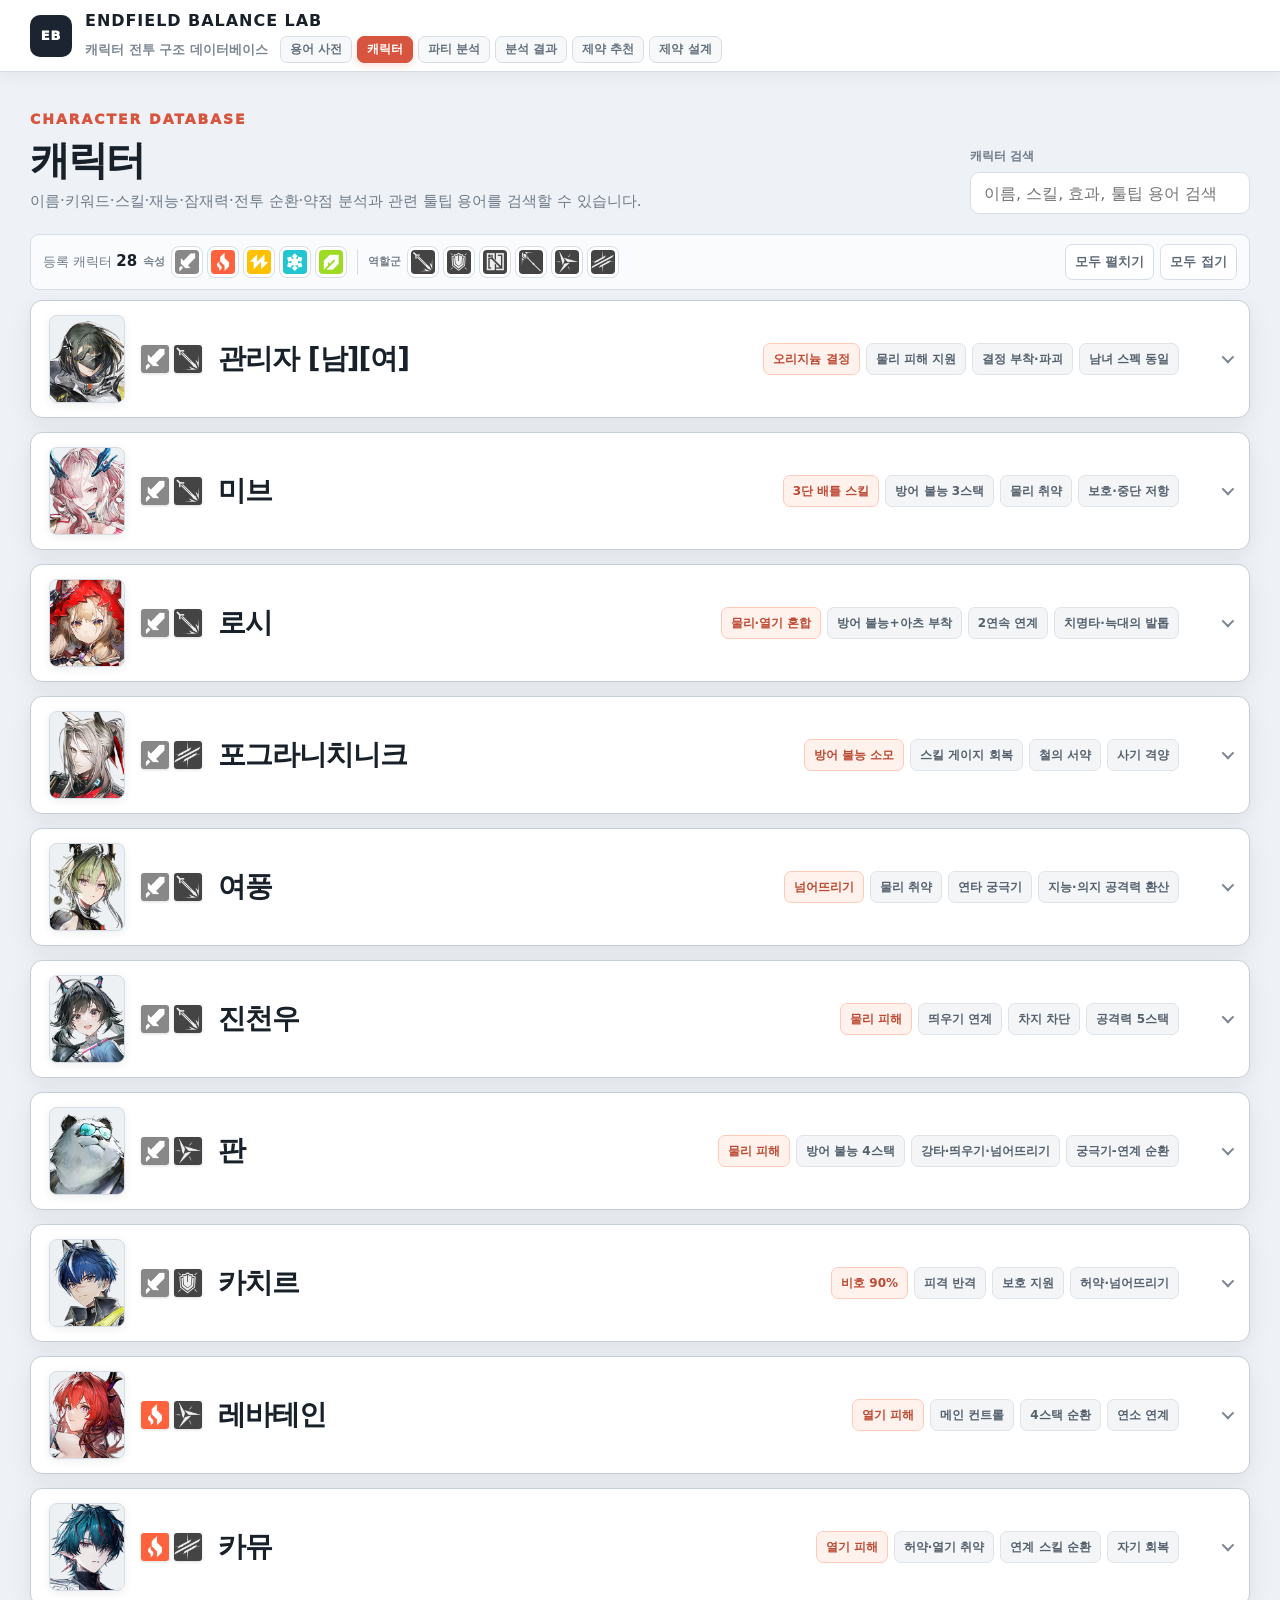
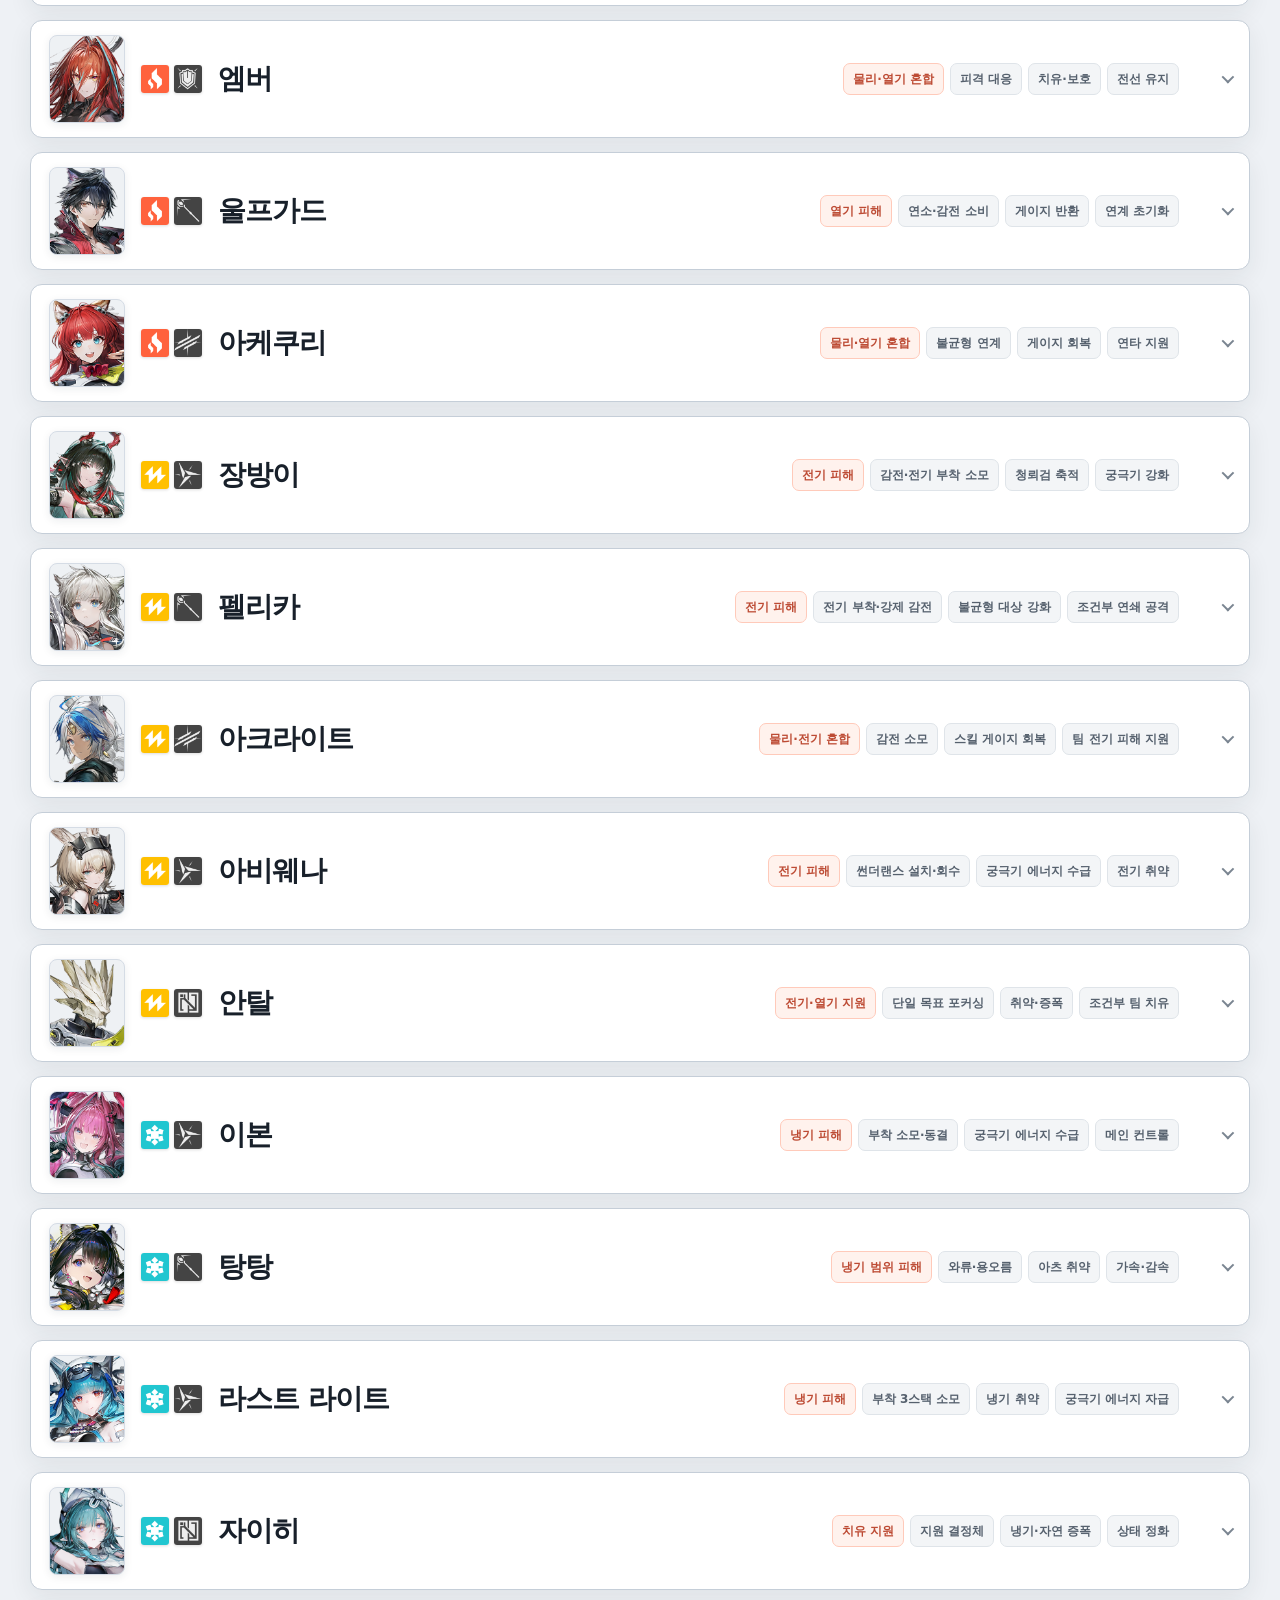
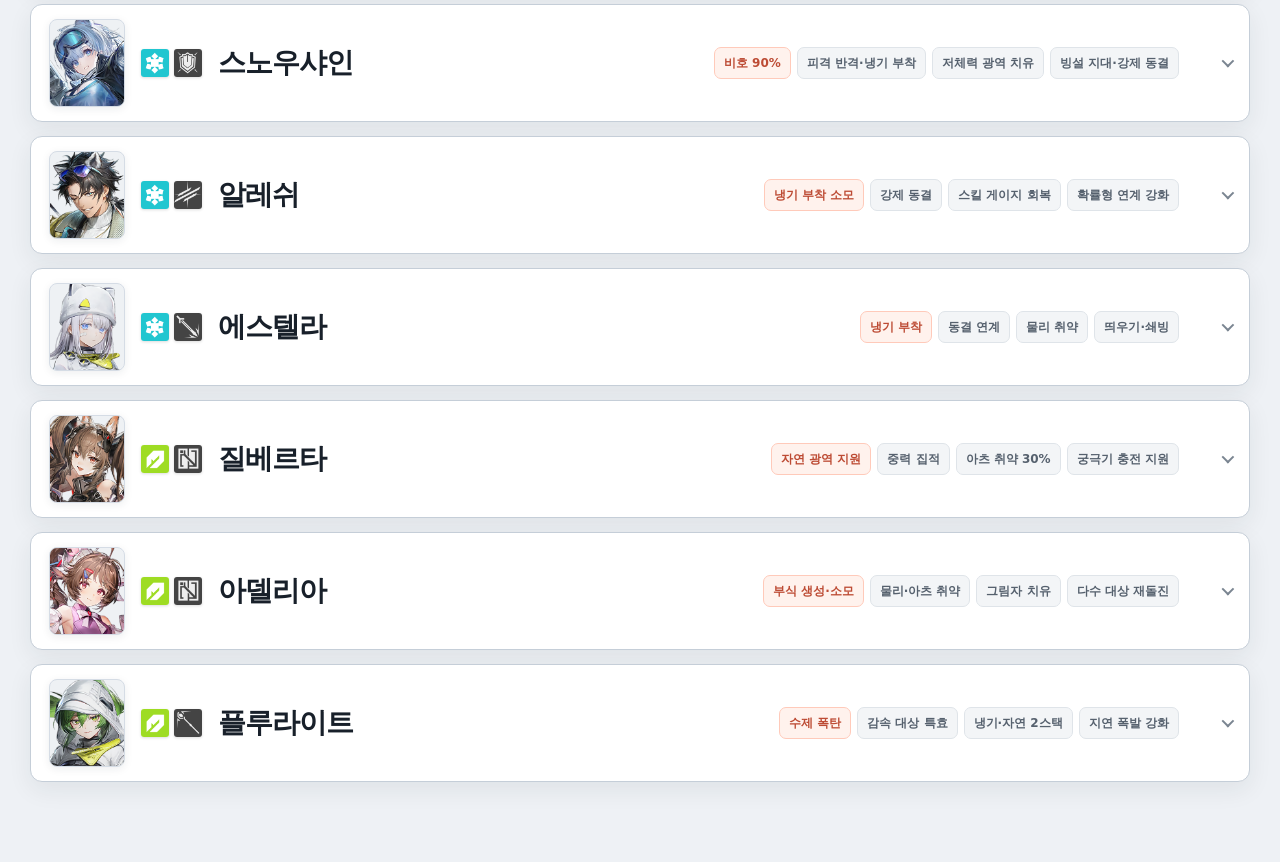
==== commit 9884455f: "Add files via upload" ====
--- a/index.html
+++ b/index.html
@@ -11,6 +11,6 @@
   <script src="skport-assets.js?v=59"></script>
   <script src="terms.js?v=59"></script>
   <script src="data.js?v=59"></script>
-  <script src="app.js?v=59"></script>
+  <script src="app.js?v=68"></script>
 </body>
 </html>
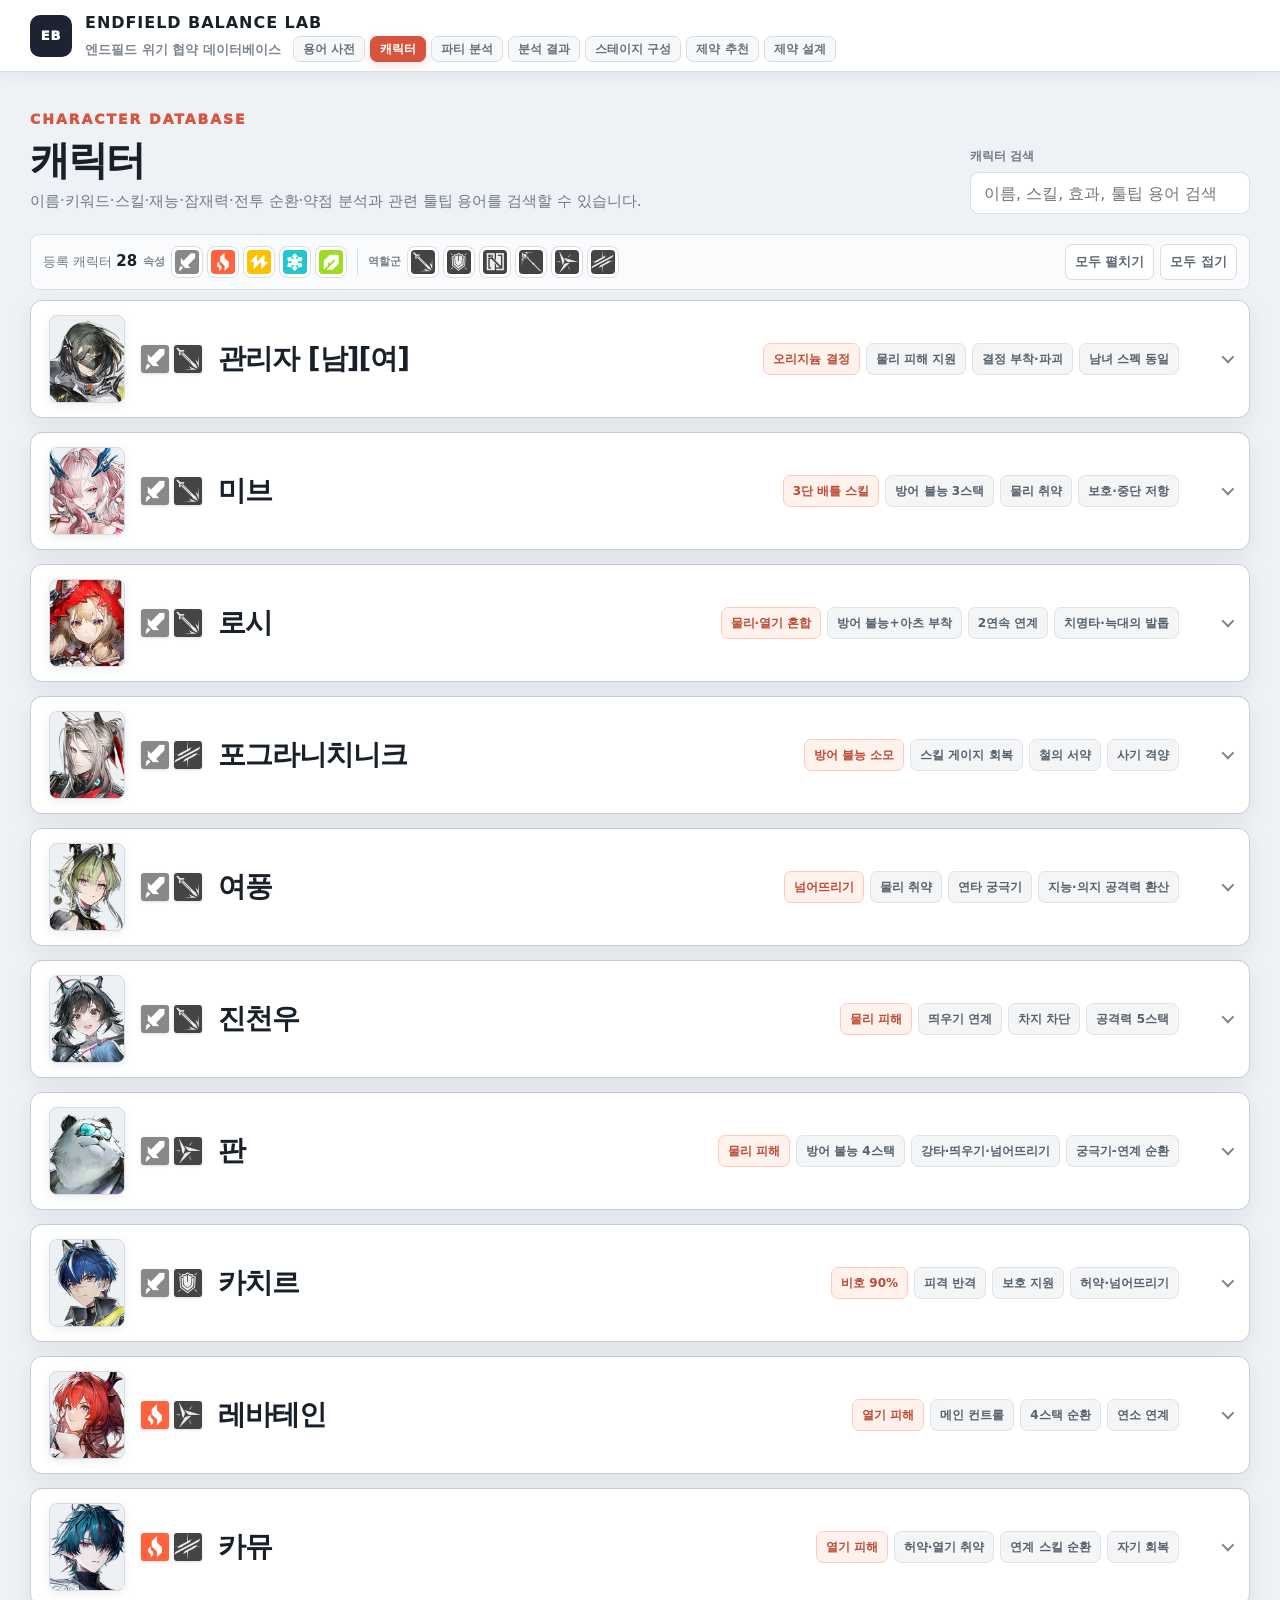
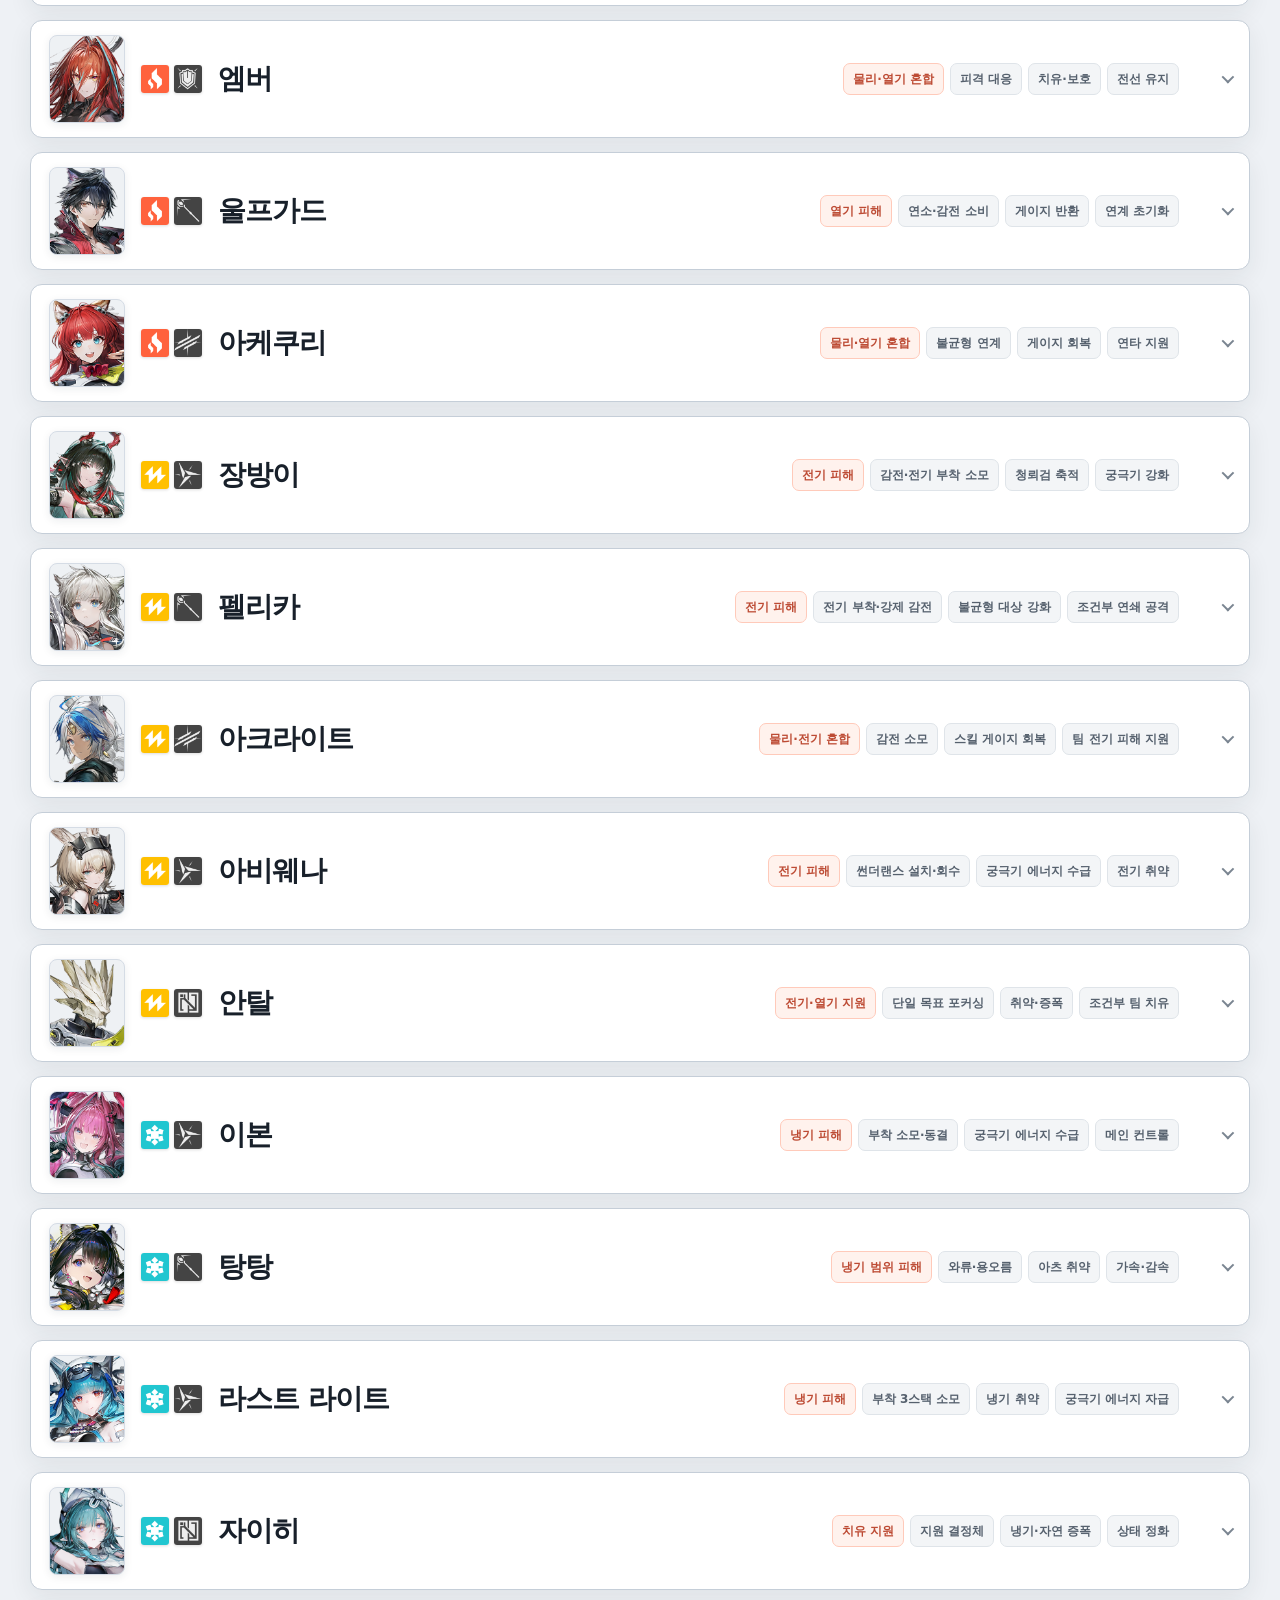
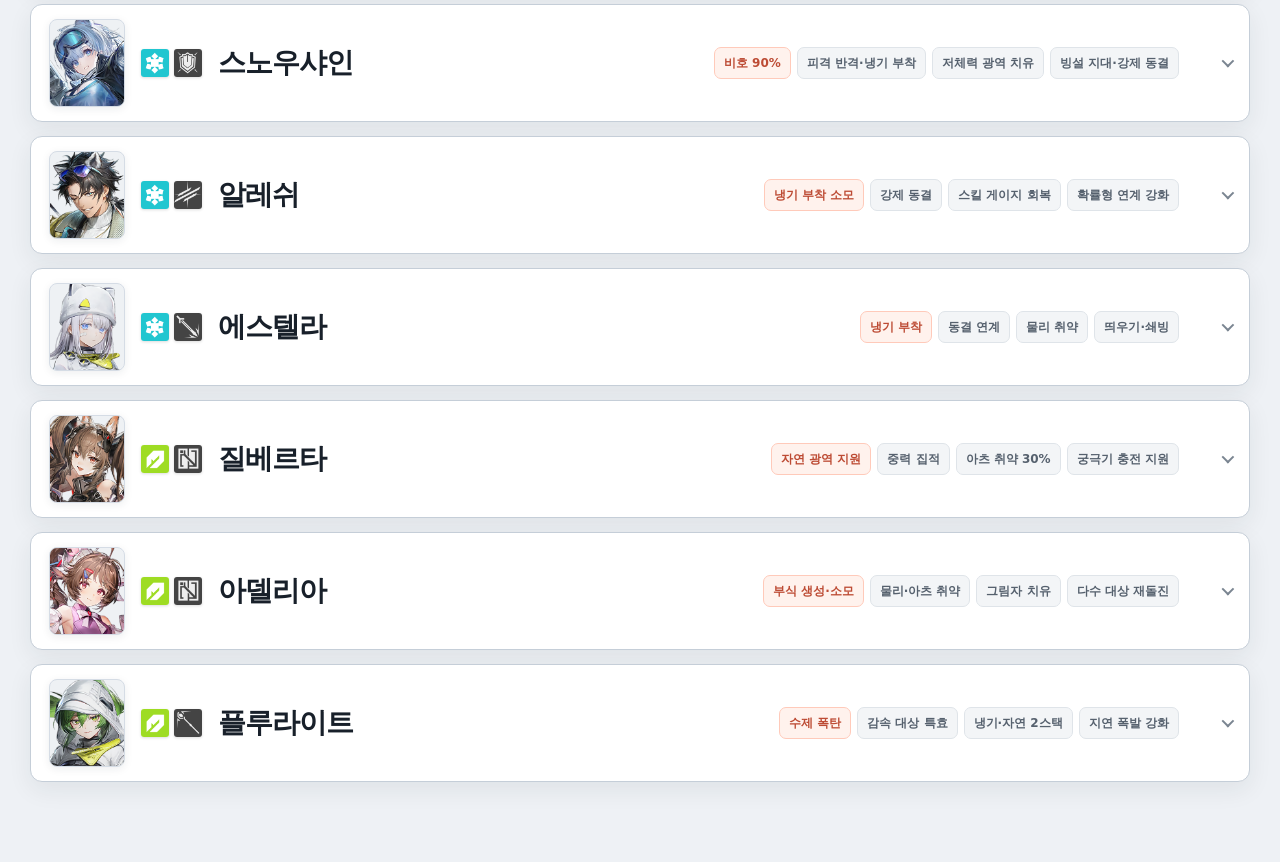
==== commit 5b3c8d05: "업로드 완료" ====
--- a/index.html
+++ b/index.html
@@ -5,12 +5,12 @@
   <meta name="viewport" content="width=device-width, initial-scale=1">
   <meta name="description" content="캐릭터별 전투 스킬, 재능, 잠재력과 약점 분석을 정리한 Endfield Balance Lab 캐릭터 목록">
   <title>캐릭터 | Endfield Balance Lab</title>
-  <link rel="stylesheet" href="styles.css?v=59">
+  <link rel="stylesheet" href="styles.css?v=109">
 </head>
 <body>
   <script src="skport-assets.js?v=59"></script>
   <script src="terms.js?v=59"></script>
   <script src="data.js?v=59"></script>
-  <script src="app.js?v=68"></script>
+  <script src="app.js?v=109"></script>
 </body>
 </html>
--- a/styles.css
+++ b/styles.css
@@ -2845,7 +2845,6 @@
 .constraint-recommendation-card[data-category="팀"] .constraint-recommendation-copy header h2 { color: #b84839; }
 .constraint-recommendation-card[data-category="조작"] .constraint-recommendation-copy header h2 { color: #6551a3; }
 .constraint-recommendation-card[data-category="환경"] .constraint-recommendation-copy header h2 { color: #177f87; }
-.constraint-recommendation-card[data-category="적"] .constraint-recommendation-copy header h2 { color: #b46822; }
 .constraint-copy-stack { display: grid; gap: 12px; padding-top: 14px; }
 .constraint-copy-stack p { margin: 0; color: var(--text); font-size: 14px; line-height: 1.78; }
 .constraint-copy-stack strong { color: var(--ink); font-size: 14px; }
@@ -3048,3 +3047,83 @@
 @media (max-width: 1180px) {
   .results-stage.reference-open .archive-page { padding-inline: 18px; }
 }
+
+/* V109: normalize the brand block to the Party Analysis header geometry on every shared page. */
+.app-topbar {
+  height: 72px;
+  min-height: 72px;
+  padding: 0 30px;
+}
+.app-topbar > .brand {
+  display: flex;
+  align-items: center;
+  gap: 13px;
+  width: 100%;
+  min-width: 0;
+}
+.app-topbar .brand-mark {
+  flex: 0 0 42px;
+  width: 42px;
+  height: 42px;
+}
+.app-topbar .brand-copy {
+  display: grid;
+  grid-template-rows: 27px 27px;
+  align-content: center;
+  width: auto;
+  height: 54px;
+  min-width: 0;
+}
+.app-topbar .brand-title {
+  display: block;
+  align-self: stretch;
+  width: fit-content;
+  height: 27px;
+  margin: 0;
+  line-height: 27px;
+}
+.app-topbar .brand-title strong {
+  display: block;
+  margin: 0;
+  font-size: 16px;
+  line-height: 27px;
+  letter-spacing: .06em;
+  white-space: nowrap;
+}
+.app-topbar .brand-lower {
+  display: flex;
+  align-items: center;
+  align-self: stretch;
+  gap: 12px;
+  height: 27px;
+  min-width: 0;
+  margin: 0;
+}
+.app-topbar .brand-lower > small {
+  display: block;
+  flex: 0 0 auto;
+  height: 27px;
+  margin: 0;
+  color: #7d8793;
+  font-size: 13px;
+  font-weight: 650;
+  line-height: 27px;
+  white-space: nowrap;
+}
+.app-topbar .site-nav {
+  align-self: center;
+}
+
+@media (max-width: 980px) {
+  .app-topbar {
+    height: auto;
+    min-height: 72px;
+    padding: 9px 16px;
+  }
+}
+@media (max-width: 760px) {
+  .app-topbar .brand-lower > small { display: none; }
+}
+@media (max-width: 460px) {
+  .app-topbar .brand-title strong { font-size: 13px; }
+}
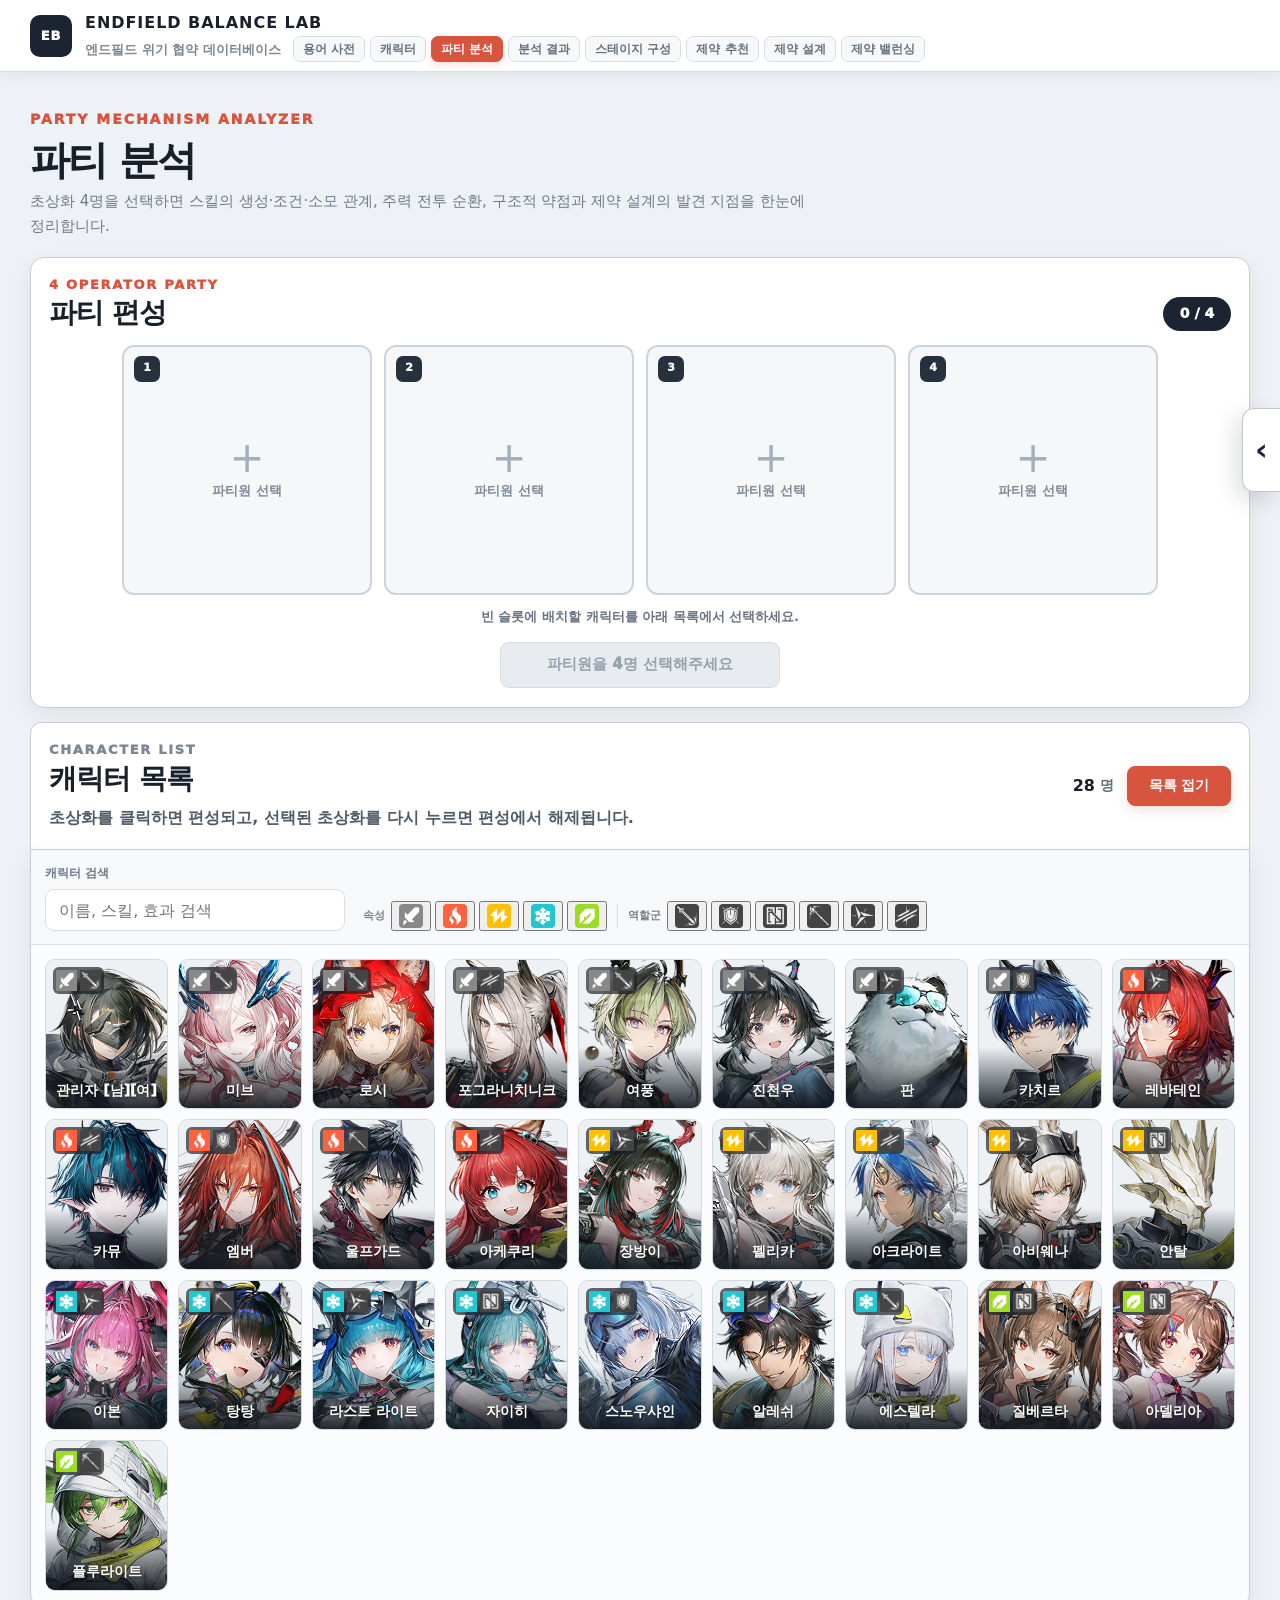
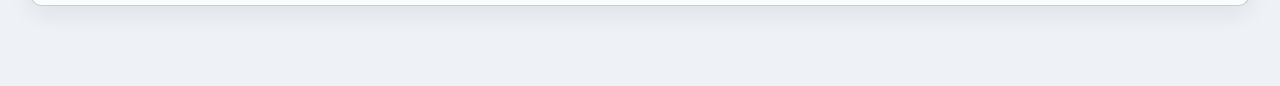
==== commit 6d085605: "Add constraint balancing page" ====
--- a/index.html
+++ b/index.html
@@ -3,14 +3,16 @@
 <head>
   <meta charset="utf-8">
   <meta name="viewport" content="width=device-width, initial-scale=1">
-  <meta name="description" content="캐릭터별 전투 스킬, 재능, 잠재력과 약점 분석을 정리한 Endfield Balance Lab 캐릭터 목록">
-  <title>캐릭터 | Endfield Balance Lab</title>
+  <meta name="description" content="캐릭터 4명을 선택해 스킬 연결, 전투 순환, 구조적 약점과 제약 설계 힌트를 확인하는 Endfield Balance Lab 파티 분석 페이지">
+  <title>파티 분석 | Endfield Balance Lab</title>
   <link rel="stylesheet" href="styles.css?v=109">
 </head>
 <body>
   <script src="skport-assets.js?v=59"></script>
   <script src="terms.js?v=59"></script>
   <script src="data.js?v=59"></script>
-  <script src="app.js?v=109"></script>
+  <script src="saved-analyses.js?v=64"></script>
+  <script src="analysis-store.js?v=63"></script>
+  <script src="party.js?v=114"></script>
 </body>
 </html>
